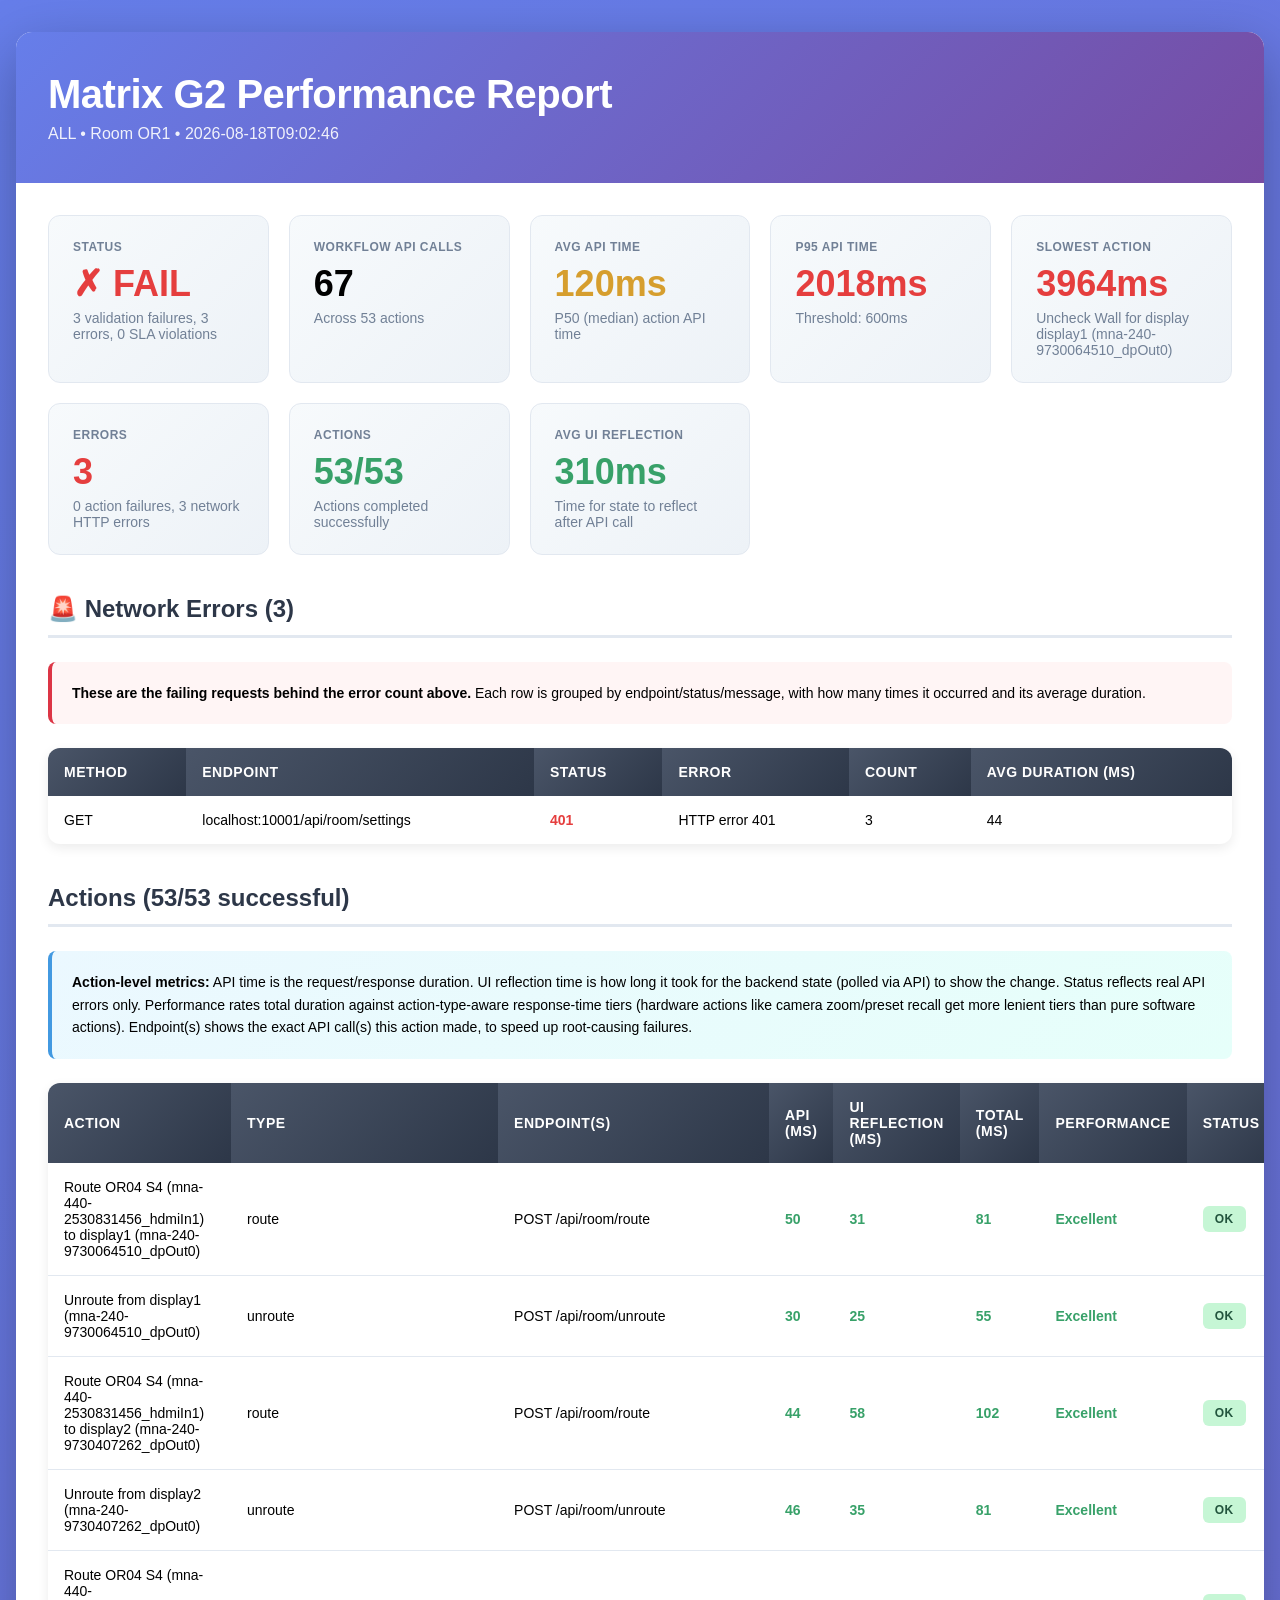
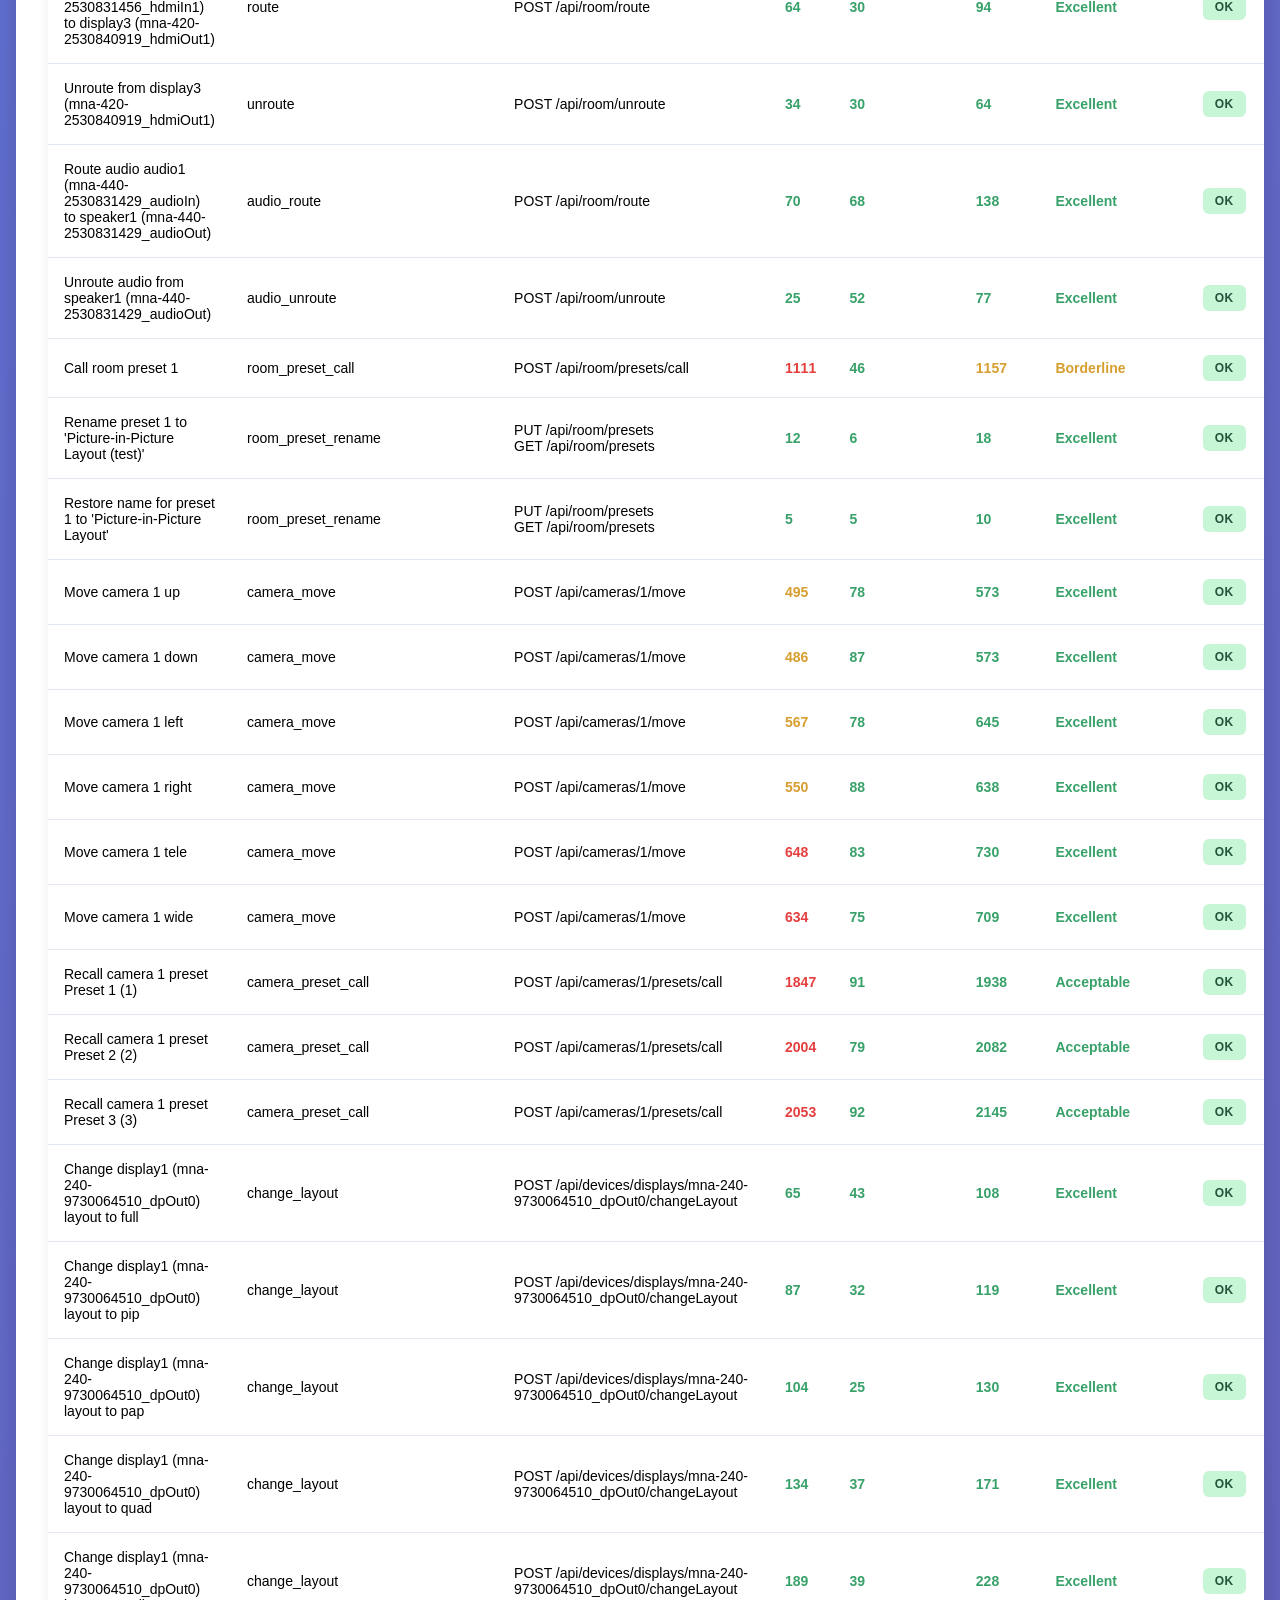
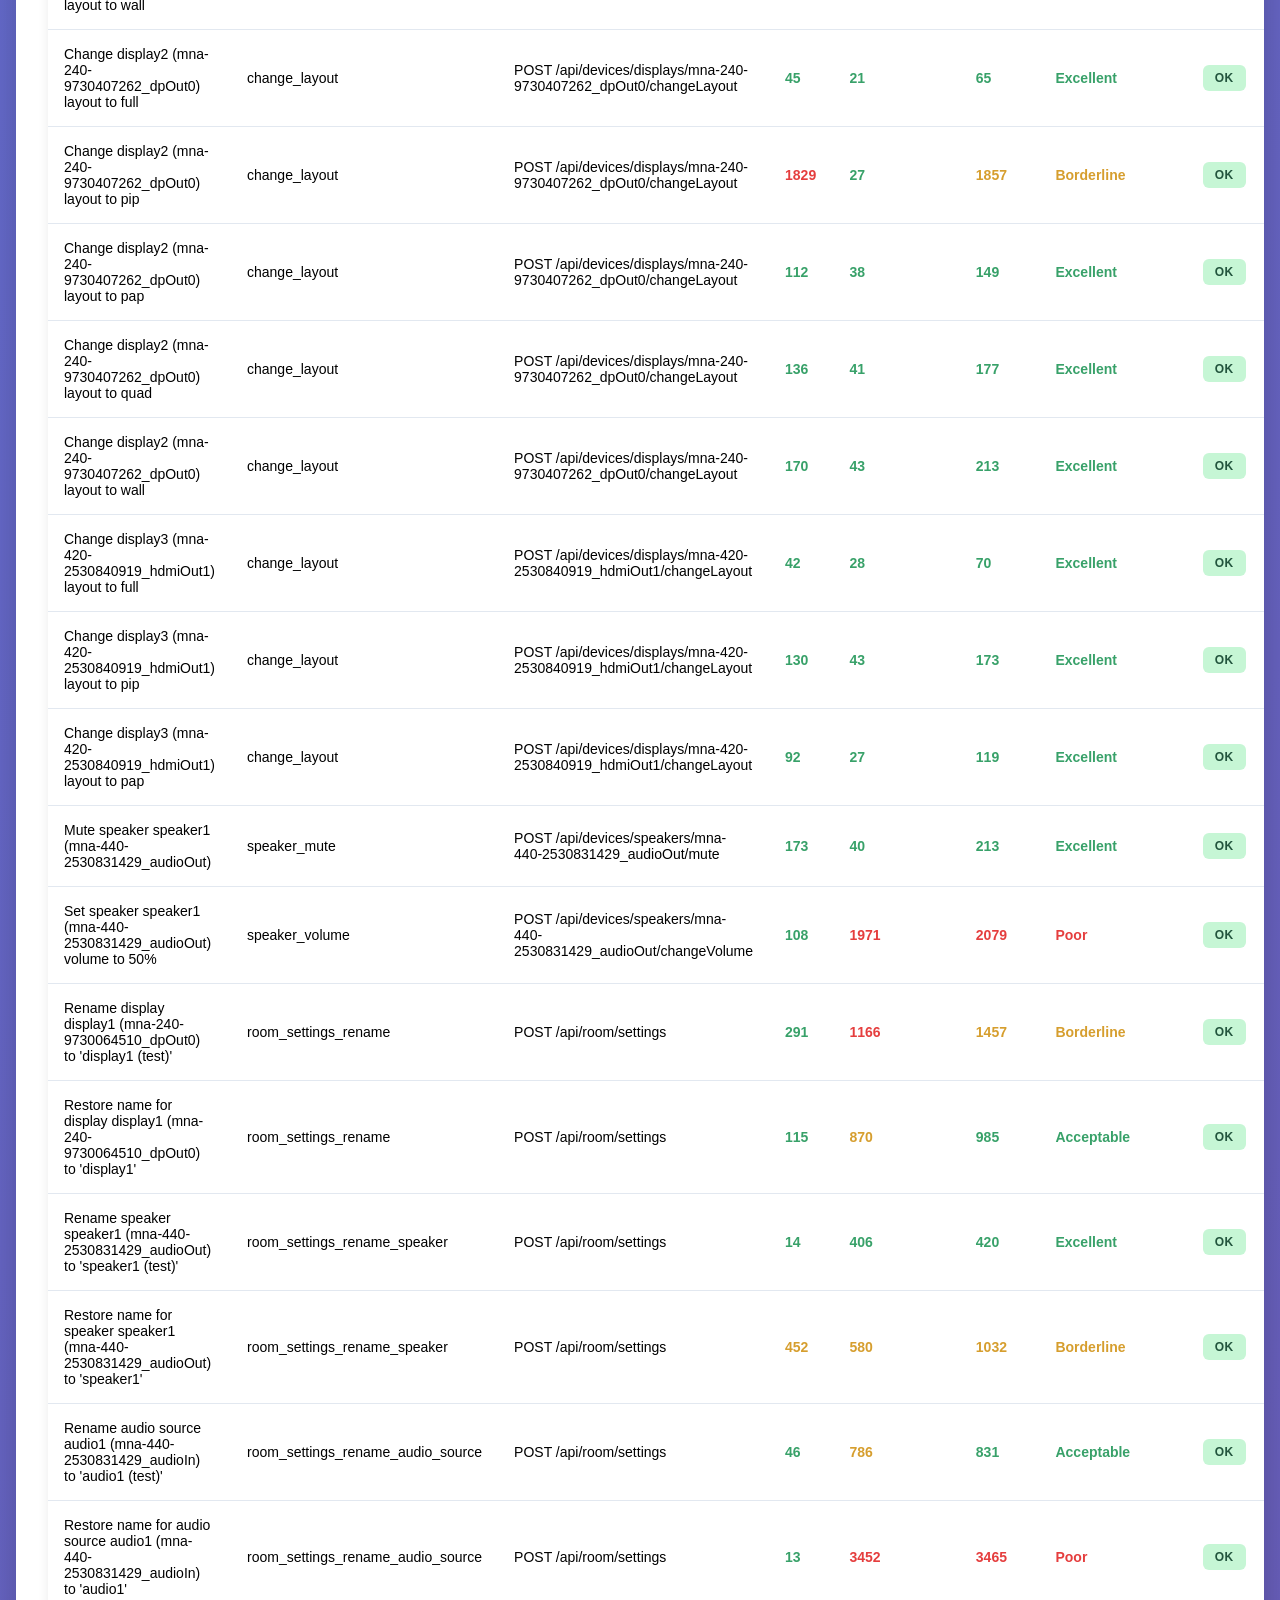
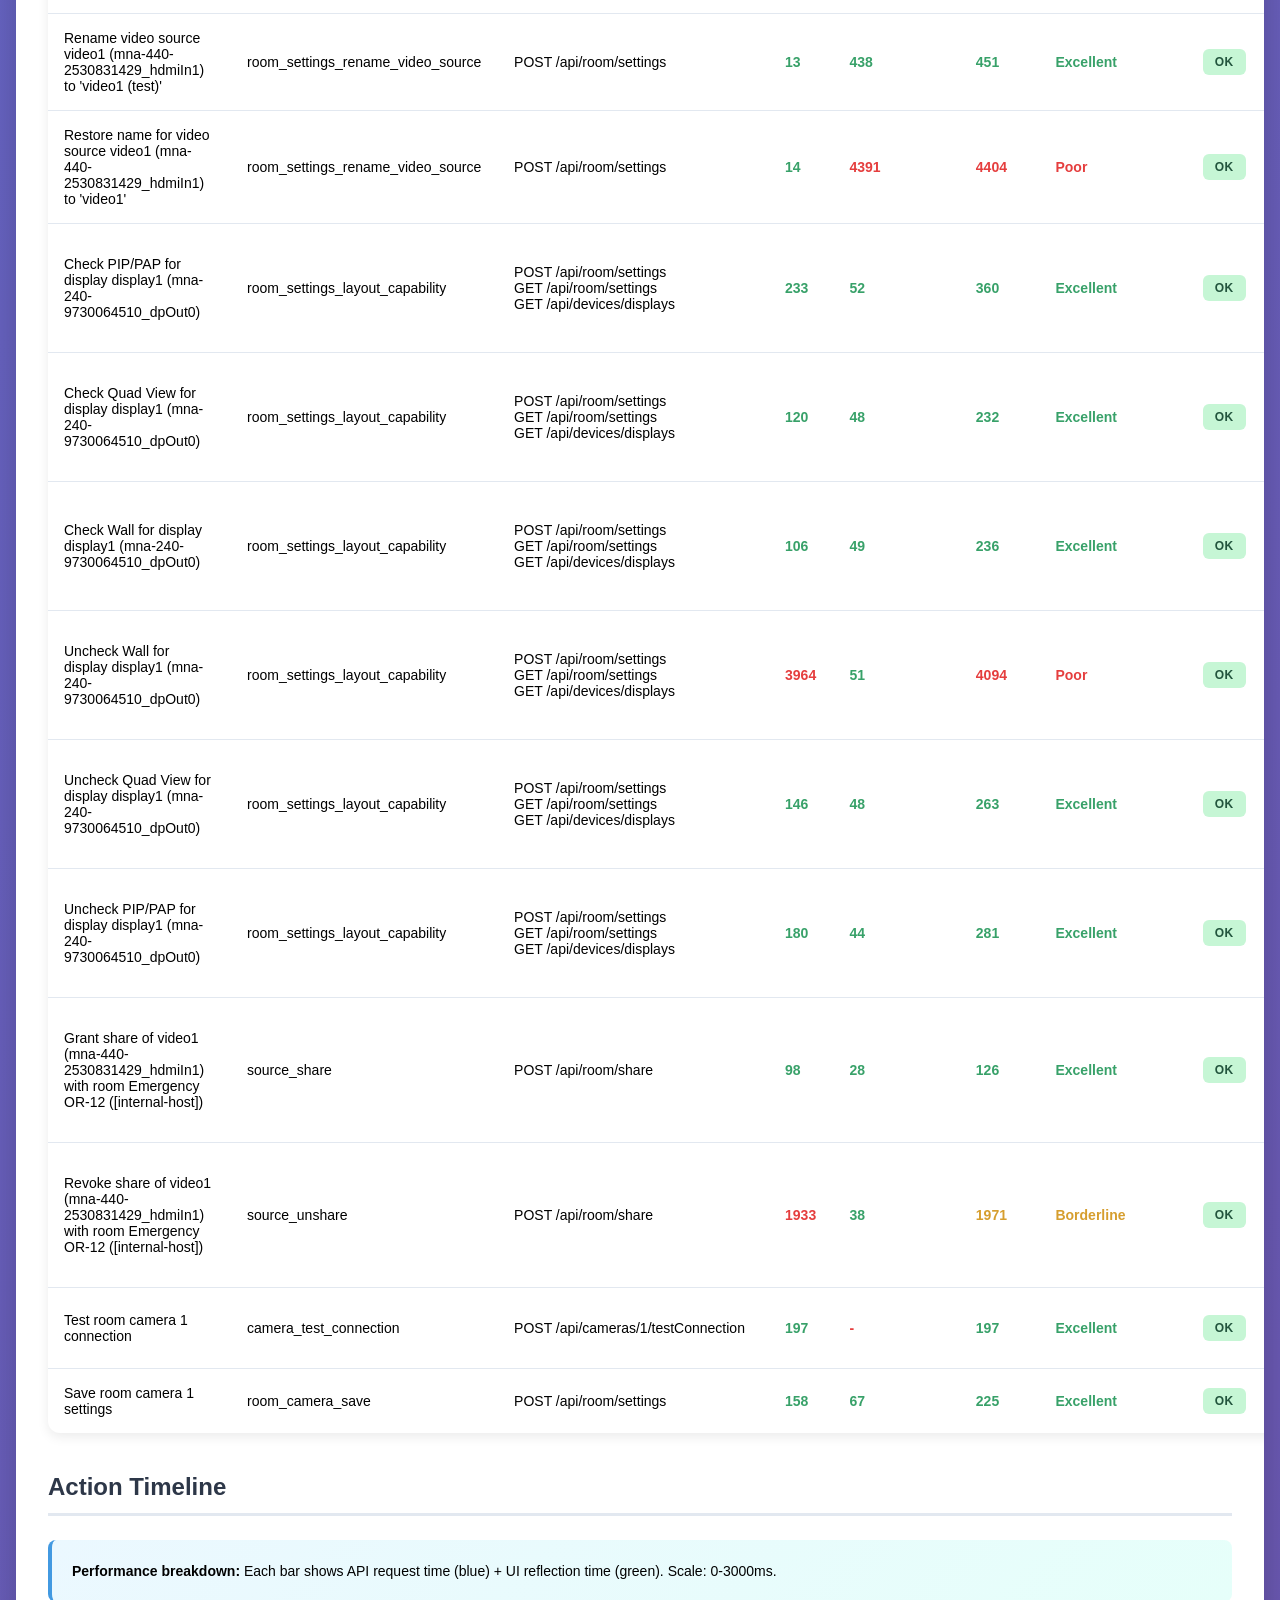
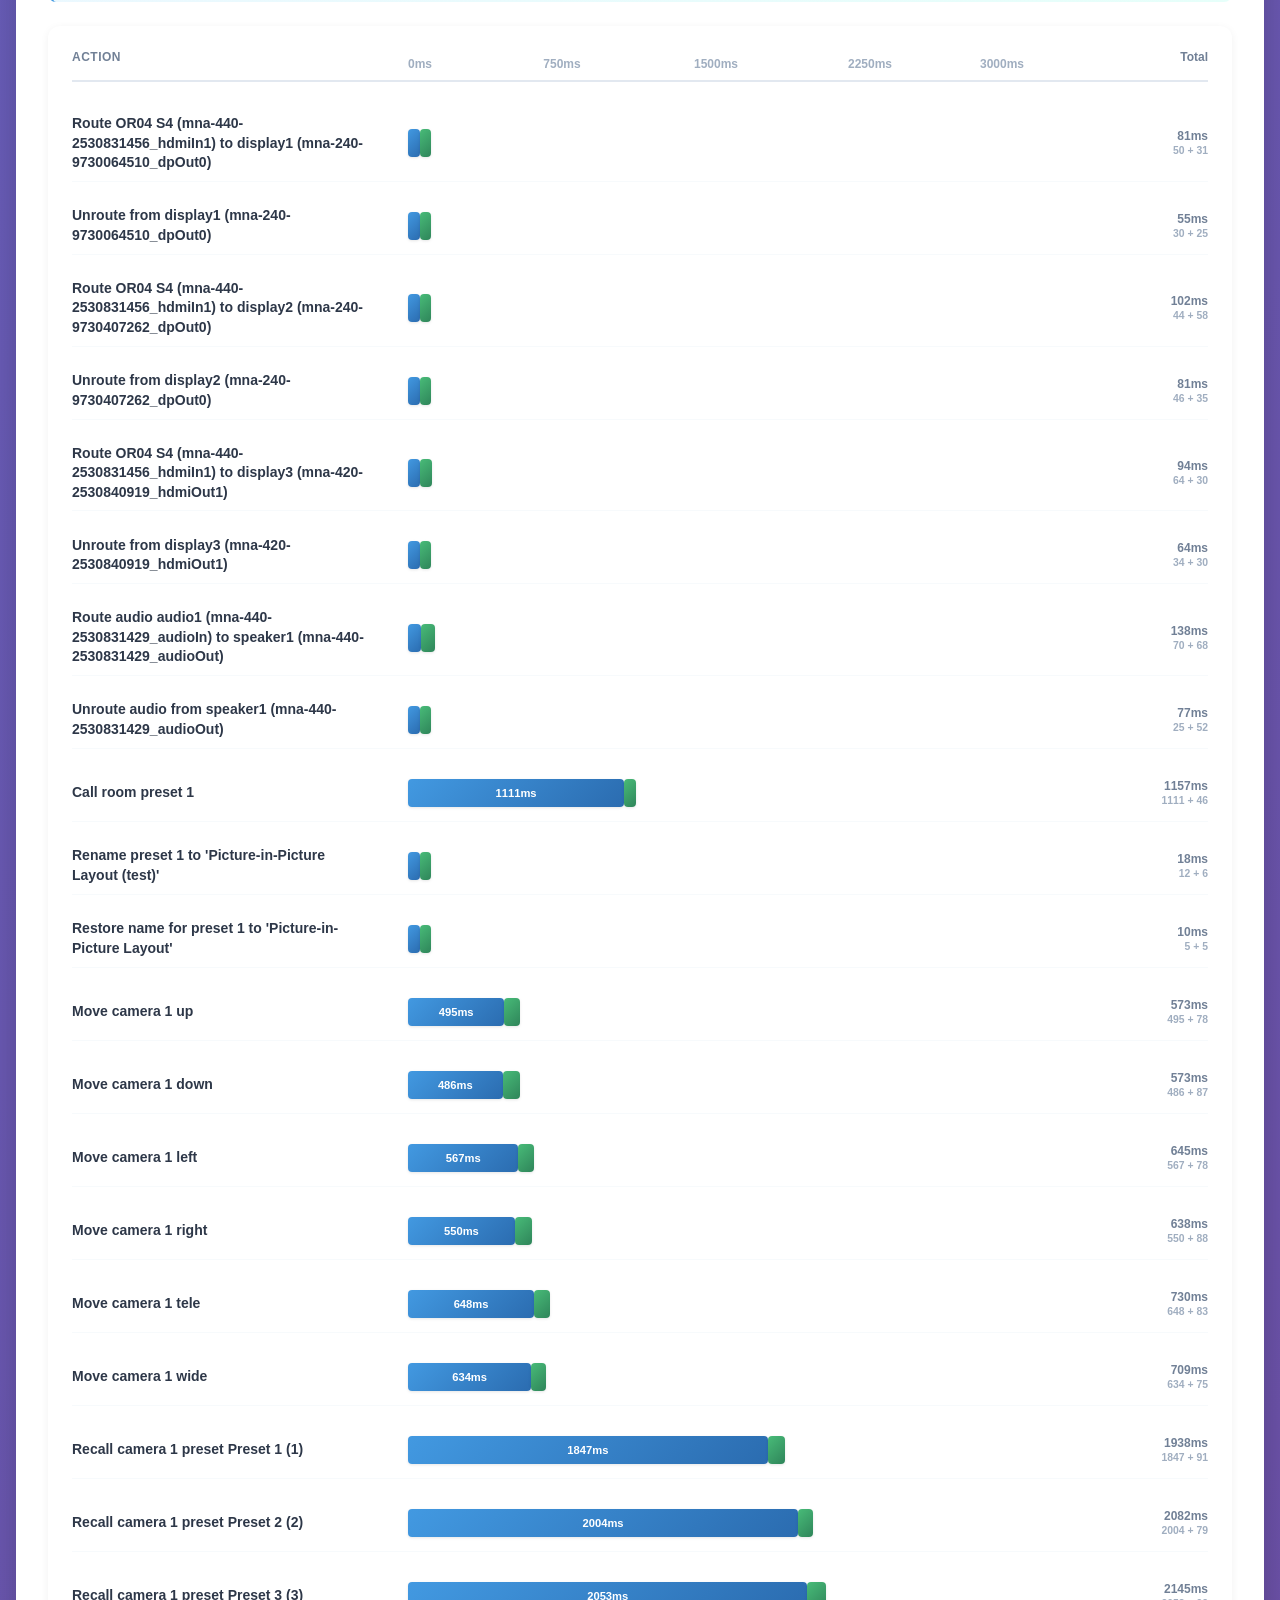
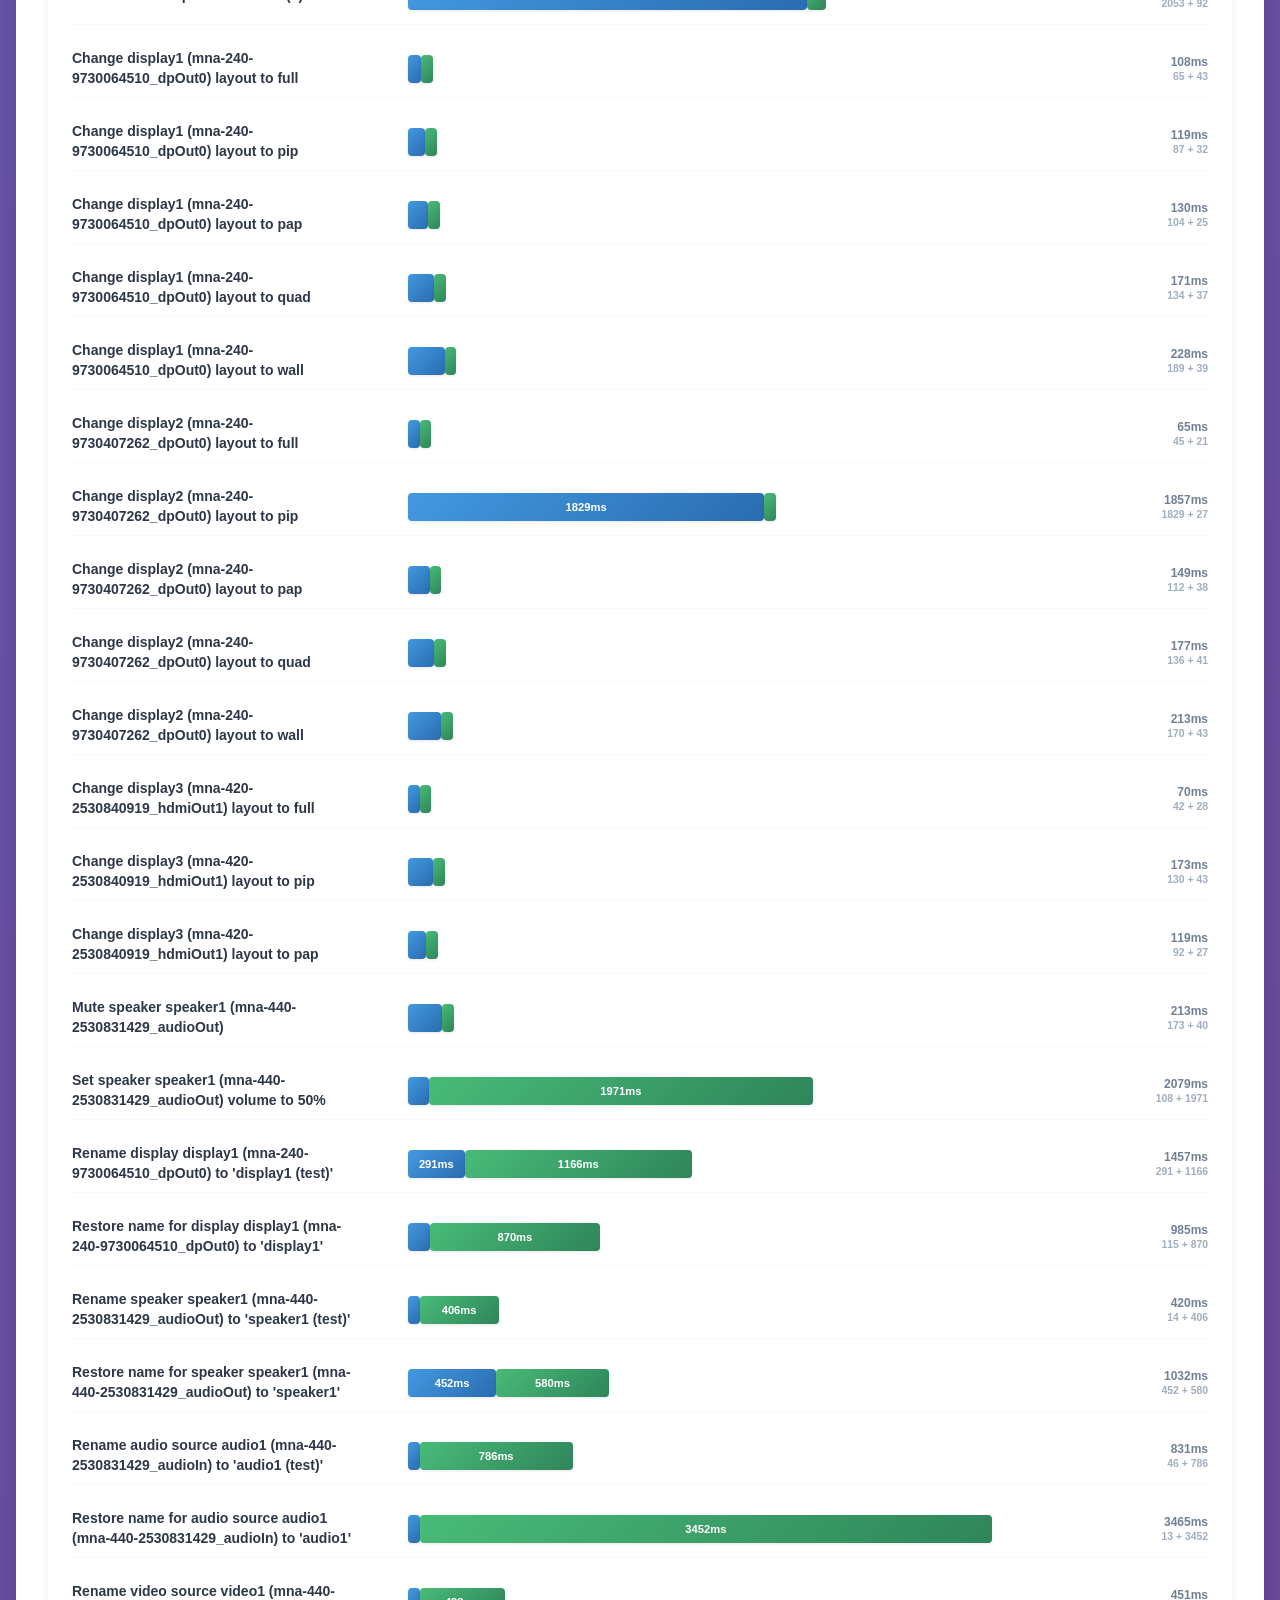
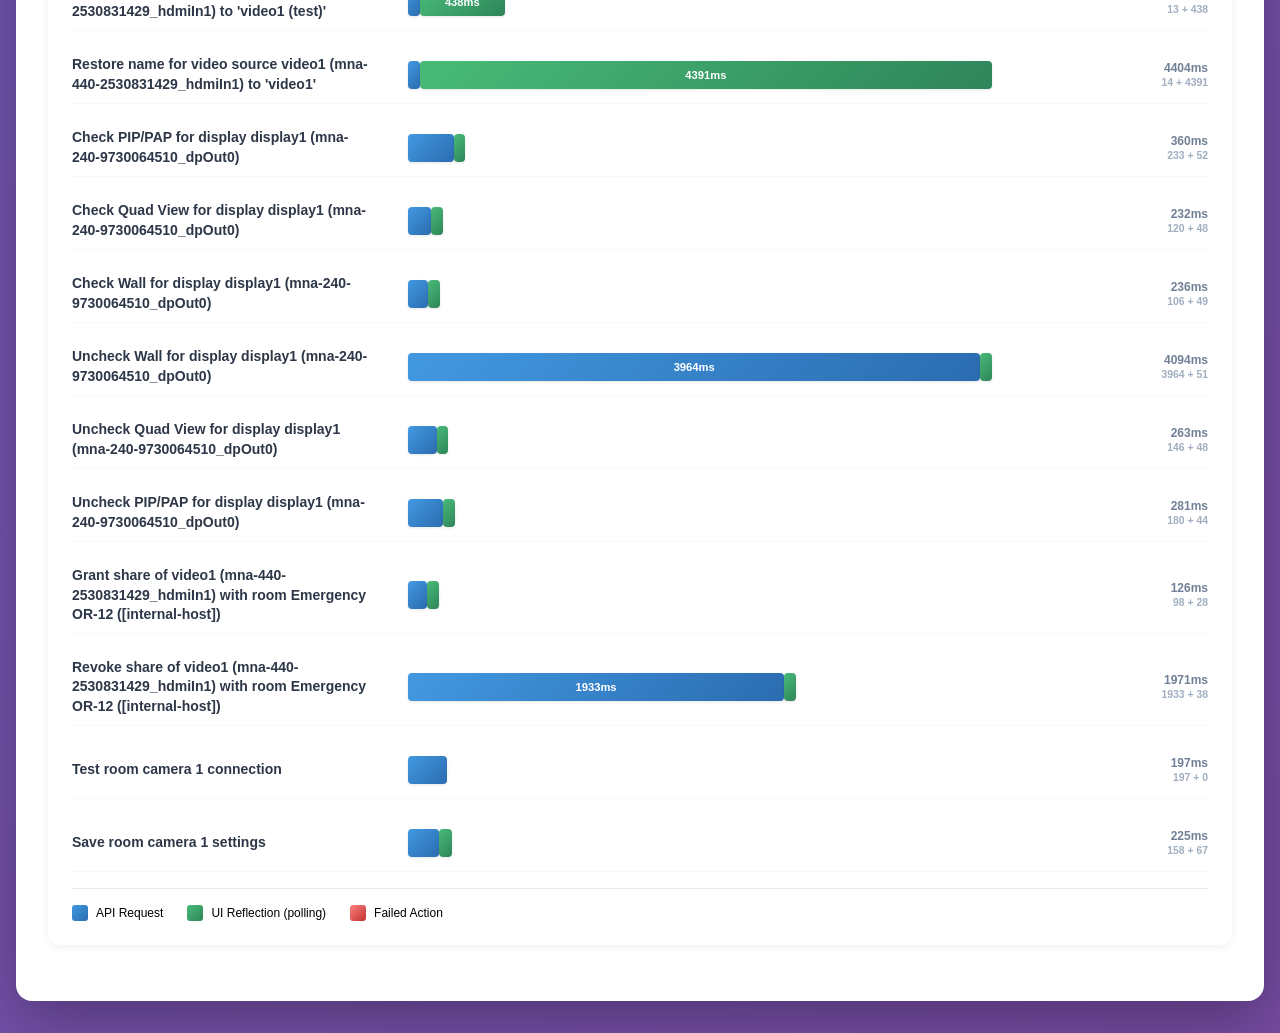
==== reports/all_OR1_2026-08-18_09-01-41/report.html @ 43de2900 "Add ALL - Room OR1 to hub" ====
<!DOCTYPE html>
<html lang="en">
<head>
    <meta charset="UTF-8">
    <meta name="viewport" content="width=device-width, initial-scale=1.0">
    <title>Matrix G2 Performance Report</title>
    <style>
        * { margin: 0; padding: 0; box-sizing: border-box; }
        body { font-family: 'Inter', -apple-system, BlinkMacSystemFont, 'Segoe UI', Arial, sans-serif; background: linear-gradient(135deg, #667eea 0%, #764ba2 100%); min-height: 100vh; padding: 2rem 1rem; }
        .container { max-width: 1400px; margin: 0 auto; background: #ffffff; border-radius: 16px; box-shadow: 0 20px 60px rgba(0,0,0,0.3); overflow: hidden; }
        .header { background: linear-gradient(135deg, #667eea 0%, #764ba2 100%); color: #fff; padding: 2.5rem 2rem; }
        .header h1 { font-size: 2.5rem; font-weight: 700; margin-bottom: 0.5rem; letter-spacing: -0.5px; }
        .header .meta { font-size: 1rem; opacity: 0.9; font-weight: 500; }
        .content { padding: 2rem; }
        h2 { color: #2d3748; font-size: 1.5rem; font-weight: 700; margin: 2.5rem 0 1.5rem 0; padding-bottom: 0.75rem; border-bottom: 3px solid #e2e8f0; }
        .summary-grid { display: grid; grid-template-columns: repeat(auto-fit, minmax(200px, 1fr)); gap: 1.25rem; margin-bottom: 2.5rem; }
        .summary-card { background: linear-gradient(135deg, #f7fafc 0%, #edf2f7 100%); padding: 1.5rem; border-radius: 12px; border: 1px solid #e2e8f0; transition: transform 0.2s, box-shadow 0.2s; }
        .summary-card:hover { transform: translateY(-2px); box-shadow: 0 8px 16px rgba(0,0,0,0.1); }
        .summary-card h3 { font-size: 0.75rem; color: #718096; text-transform: uppercase; letter-spacing: 0.5px; font-weight: 700; margin-bottom: 0.75rem; }
        .summary-card .value { font-size: 2.25rem; font-weight: 800; line-height: 1; margin-bottom: 0.5rem; }
        .summary-card .subtext { font-size: 0.875rem; color: #718096; }
        .status-pass { color: #38a169; }
        .status-fail { color: #e53e3e; }
        .status-warn { color: #d69e2e; }
        table { width: 100%; border-collapse: separate; border-spacing: 0; background: #fff; border-radius: 12px; overflow: hidden; box-shadow: 0 4px 12px rgba(0,0,0,0.08); margin-bottom: 2rem; }
        th { background: linear-gradient(135deg, #4a5568 0%, #2d3748 100%); color: #fff; padding: 1rem; text-align: left; font-size: 0.875rem; font-weight: 700; text-transform: uppercase; letter-spacing: 0.5px; }
        td { padding: 1rem; font-size: 0.875rem; border-bottom: 1px solid #e2e8f0; word-wrap: break-word; overflow-wrap: break-word; max-width: 320px; }
        tr:last-child td { border-bottom: none; }
        tr:hover { background: #f7fafc; }
        .metric-good { color: #38a169; font-weight: 700; }
        .metric-warn { color: #d69e2e; font-weight: 700; }
        .metric-bad { color: #e53e3e; font-weight: 700; }
        .badge { display: inline-block; padding: 0.375rem 0.75rem; border-radius: 6px; font-size: 0.75rem; font-weight: 700; text-transform: uppercase; letter-spacing: 0.5px; }
        .badge-success { background: #c6f6d5; color: #22543d; }
        .badge-danger { background: #fed7d7; color: #742a2a; }
        .section-note { background: linear-gradient(135deg, #ebf8ff 0%, #e6fffa 100%); padding: 1.25rem; border-radius: 8px; margin-bottom: 1.5rem; border-left: 4px solid #4299e1; font-size: 0.875rem; line-height: 1.6; }
        .timeline { margin: 1.5rem 0; background: #fff; padding: 1.5rem; border-radius: 12px; box-shadow: 0 2px 8px rgba(0,0,0,0.06); }
        .timeline-header { display: flex; align-items: center; margin-bottom: 1.5rem; padding-bottom: 1rem; border-bottom: 2px solid #e2e8f0; }
        .timeline-header-label { width: 320px; font-size: 0.75rem; font-weight: 700; color: #718096; text-transform: uppercase; letter-spacing: 0.5px; }
        .timeline-header-scale { flex: 1; display: flex; font-size: 0.75rem; color: #a0aec0; font-weight: 600; padding: 0 1rem; position: relative; }
        .timeline-header-scale span { position: absolute; transform: translateX(-50%); }
        .timeline-header-scale span:nth-child(1) { left: 1rem; transform: translateX(0); }
        .timeline-header-scale span:nth-child(2) { left: calc(1rem + 25%); }
        .timeline-header-scale span:nth-child(3) { left: calc(1rem + 50%); }
        .timeline-header-scale span:nth-child(4) { left: calc(1rem + 75%); }
        .timeline-header-scale span:nth-child(5) { left: calc(1rem + 100%); transform: translateX(-100%); }
        .timeline-row { display: flex; align-items: center; margin-bottom: 1rem; padding: 0.5rem 0; border-bottom: 1px solid #f7fafc; }
        .timeline-row:last-child { border-bottom: none; }
        .timeline-row:hover { background: #f7fafc; margin: 0 -1rem 1rem -1rem; padding: 0.5rem 1rem; border-radius: 6px; }
        .timeline-label { width: 320px; font-size: 0.875rem; font-weight: 600; color: #2d3748; padding-right: 1.5rem; line-height: 1.4; }
        .timeline-track { flex: 1; position: relative; height: 40px; display: flex; align-items: center; padding: 0 1rem; }
        .timeline-bars { position: relative; width: 100%; height: 28px; display: flex; }
        .timeline-bar { height: 28px; display: flex; align-items: center; justify-content: center; font-size: 0.7rem; font-weight: 700; color: #fff; border-radius: 4px; box-shadow: 0 1px 3px rgba(0,0,0,0.1); transition: transform 0.2s, box-shadow 0.2s; }
        .timeline-bar:hover { transform: translateY(-1px); box-shadow: 0 2px 6px rgba(0,0,0,0.15); }
        .timeline-bar-text { white-space: nowrap; overflow: hidden; text-overflow: ellipsis; padding: 0 6px; }
        .timeline-times { min-width: 200px; font-size: 0.75rem; color: #718096; padding-left: 1.5rem; font-weight: 600; text-align: right; }
        .bar-api { background: linear-gradient(135deg, #4299e1 0%, #2b6cb0 100%); }
        .bar-ui { background: linear-gradient(135deg, #48bb78 0%, #2f855a 100%); }
        .bar-api-violation { background: linear-gradient(135deg, #fc8181 0%, #c53030 100%); }
        .timeline-legend { display: flex; gap: 1.5rem; margin-top: 1rem; padding-top: 1rem; border-top: 1px solid #e2e8f0; font-size: 0.75rem; }
        .timeline-legend-item { display: flex; align-items: center; gap: 0.5rem; }
        .timeline-legend-box { width: 16px; height: 16px; border-radius: 3px; }
    </style>
</head>
<body>
    <div class="container">
        <div class="header">
            <h1>Matrix G2 Performance Report</h1>
            <div class="meta">ALL • Room OR1 • 2026-08-18T09:02:46</div>
        </div>
        <div class="content">
    
    <div class="summary-grid">
        <div class="summary-card">
            <h3>Status</h3>
            <div class="value status-fail">
                ✗ FAIL
            </div>
            <div class="subtext">3 validation failures, 3 errors, 0 SLA violations</div>
        </div>
        
        <div class="summary-card">
            <h3>Workflow API Calls</h3>
            <div class="value">67</div>
            <div class="subtext">Across 53 actions</div>
        </div>
        
        <div class="summary-card">
            <h3>Avg API Time</h3>
            <div class="value metric-warn">
                120ms
            </div>
            <div class="subtext">P50 (median) action API time</div>
        </div>
        
        <div class="summary-card">
            <h3>P95 API Time</h3>
            <div class="value metric-bad">
                2018ms
            </div>
            <div class="subtext">Threshold: 600ms</div>
        </div>
        
        <div class="summary-card">
            <h3>Slowest Action</h3>
            <div class="value metric-bad">
                3964ms
            </div>
            <div class="subtext">Uncheck Wall for display display1 (mna-240-9730064510_dpOut0)</div>
        </div>
        
        <div class="summary-card">
            <h3>Errors</h3>
            <div class="value status-fail">
                3
            </div>
            <div class="subtext">0 action failures, 3 network HTTP errors</div>
        </div>
        
        <div class="summary-card">
            <h3>Actions</h3>
            <div class="value status-pass">
                53/53
            </div>
            <div class="subtext">Actions completed successfully</div>
        </div>
        
        <div class="summary-card">
            <h3>Avg UI Reflection</h3>
            <div class="value metric-good">
                310ms
            </div>
            <div class="subtext">Time for state to reflect after API call</div>
        </div>
    </div>

    
    <h2>🚨 Network Errors (3)</h2>
    <div class="section-note" style="border-left-color: #dc3545; background: #fff5f5;">
        <strong>These are the failing requests behind the error count above.</strong> Each row is grouped by
        endpoint/status/message, with how many times it occurred and its average duration.
    </div>
    <table>
        <tr><th>Method</th><th>Endpoint</th><th>Status</th><th>Error</th><th>Count</th><th>Avg Duration (ms)</th></tr>
        <tr><td>GET</td><td>localhost:10001/api/room/settings</td><td class='metric-bad'>401</td><td>HTTP error 401</td><td>3</td><td>44</td></tr>
    </table>
        
    
    <h2>Actions (53/53 successful)</h2>
    <div class="section-note">
        <strong>Action-level metrics:</strong> API time is the request/response duration. UI reflection time is how long it took for the backend state (polled via API) to show the change. Status reflects real API errors only. Performance rates total duration against action-type-aware response-time tiers (hardware actions like camera zoom/preset recall get more lenient tiers than pure software actions). Endpoint(s) shows the exact API call(s) this action made, to speed up root-causing failures.
    </div>
    <table>
        <tr><th>Action</th><th>Type</th><th>Endpoint(s)</th><th>API (ms)</th><th>UI Reflection (ms)</th><th>Total (ms)</th><th>Performance</th><th>Status</th><th>Details</th><th>Error</th></tr>
        <tr><td>Route OR04 S4 (mna-440-2530831456_hdmiIn1) to display1 (mna-240-9730064510_dpOut0)</td><td>route</td><td>POST /api/room/route</td><td class='metric-good'>50</td><td class='metric-good'>31</td><td class='metric-good'>81</td><td class='metric-good'>Excellent</td><td><span class='badge badge-success'>OK</span></td><td>source_id: mna-440-2530831456_hdmiIn1<br>display_id: mna-240-9730064510_dpOut0<br>slot: 1</td><td></td></tr><tr><td>Unroute from display1 (mna-240-9730064510_dpOut0)</td><td>unroute</td><td>POST /api/room/unroute</td><td class='metric-good'>30</td><td class='metric-good'>25</td><td class='metric-good'>55</td><td class='metric-good'>Excellent</td><td><span class='badge badge-success'>OK</span></td><td>display_id: mna-240-9730064510_dpOut0<br>slot: 1</td><td></td></tr><tr><td>Route OR04 S4 (mna-440-2530831456_hdmiIn1) to display2 (mna-240-9730407262_dpOut0)</td><td>route</td><td>POST /api/room/route</td><td class='metric-good'>44</td><td class='metric-good'>58</td><td class='metric-good'>102</td><td class='metric-good'>Excellent</td><td><span class='badge badge-success'>OK</span></td><td>source_id: mna-440-2530831456_hdmiIn1<br>display_id: mna-240-9730407262_dpOut0<br>slot: 1</td><td></td></tr><tr><td>Unroute from display2 (mna-240-9730407262_dpOut0)</td><td>unroute</td><td>POST /api/room/unroute</td><td class='metric-good'>46</td><td class='metric-good'>35</td><td class='metric-good'>81</td><td class='metric-good'>Excellent</td><td><span class='badge badge-success'>OK</span></td><td>display_id: mna-240-9730407262_dpOut0<br>slot: 1</td><td></td></tr><tr><td>Route OR04 S4 (mna-440-2530831456_hdmiIn1) to display3 (mna-420-2530840919_hdmiOut1)</td><td>route</td><td>POST /api/room/route</td><td class='metric-good'>64</td><td class='metric-good'>30</td><td class='metric-good'>94</td><td class='metric-good'>Excellent</td><td><span class='badge badge-success'>OK</span></td><td>source_id: mna-440-2530831456_hdmiIn1<br>display_id: mna-420-2530840919_hdmiOut1<br>slot: 1</td><td></td></tr><tr><td>Unroute from display3 (mna-420-2530840919_hdmiOut1)</td><td>unroute</td><td>POST /api/room/unroute</td><td class='metric-good'>34</td><td class='metric-good'>30</td><td class='metric-good'>64</td><td class='metric-good'>Excellent</td><td><span class='badge badge-success'>OK</span></td><td>display_id: mna-420-2530840919_hdmiOut1<br>slot: 1</td><td></td></tr><tr><td>Route audio audio1 (mna-440-2530831429_audioIn) to speaker1 (mna-440-2530831429_audioOut)</td><td>audio_route</td><td>POST /api/room/route</td><td class='metric-good'>70</td><td class='metric-good'>68</td><td class='metric-good'>138</td><td class='metric-good'>Excellent</td><td><span class='badge badge-success'>OK</span></td><td>source_id: mna-440-2530831429_audioIn<br>speaker_id: mna-440-2530831429_audioOut<br>slot: 1</td><td></td></tr><tr><td>Unroute audio from speaker1 (mna-440-2530831429_audioOut)</td><td>audio_unroute</td><td>POST /api/room/unroute</td><td class='metric-good'>25</td><td class='metric-good'>52</td><td class='metric-good'>77</td><td class='metric-good'>Excellent</td><td><span class='badge badge-success'>OK</span></td><td>speaker_id: mna-440-2530831429_audioOut<br>slot: 1</td><td></td></tr><tr><td>Call room preset 1</td><td>room_preset_call</td><td>POST /api/room/presets/call</td><td class='metric-bad'>1111</td><td class='metric-good'>46</td><td class='metric-warn'>1157</td><td class='metric-warn'>Borderline</td><td><span class='badge badge-success'>OK</span></td><td>preset_index: 1</td><td></td></tr><tr><td>Rename preset 1 to 'Picture-in-Picture Layout (test)'</td><td>room_preset_rename</td><td>PUT /api/room/presets<br>GET /api/room/presets</td><td class='metric-good'>12</td><td class='metric-good'>6</td><td class='metric-good'>18</td><td class='metric-good'>Excellent</td><td><span class='badge badge-success'>OK</span></td><td>preset_index: 1<br>target_name: Picture-in-Picture Layout (test)</td><td></td></tr><tr><td>Restore name for preset 1 to 'Picture-in-Picture Layout'</td><td>room_preset_rename</td><td>PUT /api/room/presets<br>GET /api/room/presets</td><td class='metric-good'>5</td><td class='metric-good'>5</td><td class='metric-good'>10</td><td class='metric-good'>Excellent</td><td><span class='badge badge-success'>OK</span></td><td>preset_index: 1<br>target_name: Picture-in-Picture Layout</td><td></td></tr><tr><td>Move camera 1 up</td><td>camera_move</td><td>POST /api/cameras/1/move</td><td class='metric-warn'>495</td><td class='metric-good'>78</td><td class='metric-good'>573</td><td class='metric-good'>Excellent</td><td><span class='badge badge-success'>OK</span></td><td>camera_id: 1<br>direction: up</td><td></td></tr><tr><td>Move camera 1 down</td><td>camera_move</td><td>POST /api/cameras/1/move</td><td class='metric-warn'>486</td><td class='metric-good'>87</td><td class='metric-good'>573</td><td class='metric-good'>Excellent</td><td><span class='badge badge-success'>OK</span></td><td>camera_id: 1<br>direction: down</td><td></td></tr><tr><td>Move camera 1 left</td><td>camera_move</td><td>POST /api/cameras/1/move</td><td class='metric-warn'>567</td><td class='metric-good'>78</td><td class='metric-good'>645</td><td class='metric-good'>Excellent</td><td><span class='badge badge-success'>OK</span></td><td>camera_id: 1<br>direction: left</td><td></td></tr><tr><td>Move camera 1 right</td><td>camera_move</td><td>POST /api/cameras/1/move</td><td class='metric-warn'>550</td><td class='metric-good'>88</td><td class='metric-good'>638</td><td class='metric-good'>Excellent</td><td><span class='badge badge-success'>OK</span></td><td>camera_id: 1<br>direction: right</td><td></td></tr><tr><td>Move camera 1 tele</td><td>camera_move</td><td>POST /api/cameras/1/move</td><td class='metric-bad'>648</td><td class='metric-good'>83</td><td class='metric-good'>730</td><td class='metric-good'>Excellent</td><td><span class='badge badge-success'>OK</span></td><td>camera_id: 1<br>direction: tele</td><td></td></tr><tr><td>Move camera 1 wide</td><td>camera_move</td><td>POST /api/cameras/1/move</td><td class='metric-bad'>634</td><td class='metric-good'>75</td><td class='metric-good'>709</td><td class='metric-good'>Excellent</td><td><span class='badge badge-success'>OK</span></td><td>camera_id: 1<br>direction: wide</td><td></td></tr><tr><td>Recall camera 1 preset Preset 1 (1)</td><td>camera_preset_call</td><td>POST /api/cameras/1/presets/call</td><td class='metric-bad'>1847</td><td class='metric-good'>91</td><td class='metric-good'>1938</td><td class='metric-good'>Acceptable</td><td><span class='badge badge-success'>OK</span></td><td>camera_id: 1<br>preset_id: 1</td><td></td></tr><tr><td>Recall camera 1 preset Preset 2 (2)</td><td>camera_preset_call</td><td>POST /api/cameras/1/presets/call</td><td class='metric-bad'>2004</td><td class='metric-good'>79</td><td class='metric-good'>2082</td><td class='metric-good'>Acceptable</td><td><span class='badge badge-success'>OK</span></td><td>camera_id: 1<br>preset_id: 2</td><td></td></tr><tr><td>Recall camera 1 preset Preset 3 (3)</td><td>camera_preset_call</td><td>POST /api/cameras/1/presets/call</td><td class='metric-bad'>2053</td><td class='metric-good'>92</td><td class='metric-good'>2145</td><td class='metric-good'>Acceptable</td><td><span class='badge badge-success'>OK</span></td><td>camera_id: 1<br>preset_id: 3</td><td></td></tr><tr><td>Change display1 (mna-240-9730064510_dpOut0) layout to full</td><td>change_layout</td><td>POST /api/devices/displays/mna-240-9730064510_dpOut0/changeLayout</td><td class='metric-good'>65</td><td class='metric-good'>43</td><td class='metric-good'>108</td><td class='metric-good'>Excellent</td><td><span class='badge badge-success'>OK</span></td><td>display_id: mna-240-9730064510_dpOut0<br>target_layout: full</td><td></td></tr><tr><td>Change display1 (mna-240-9730064510_dpOut0) layout to pip</td><td>change_layout</td><td>POST /api/devices/displays/mna-240-9730064510_dpOut0/changeLayout</td><td class='metric-good'>87</td><td class='metric-good'>32</td><td class='metric-good'>119</td><td class='metric-good'>Excellent</td><td><span class='badge badge-success'>OK</span></td><td>display_id: mna-240-9730064510_dpOut0<br>target_layout: pip</td><td></td></tr><tr><td>Change display1 (mna-240-9730064510_dpOut0) layout to pap</td><td>change_layout</td><td>POST /api/devices/displays/mna-240-9730064510_dpOut0/changeLayout</td><td class='metric-good'>104</td><td class='metric-good'>25</td><td class='metric-good'>130</td><td class='metric-good'>Excellent</td><td><span class='badge badge-success'>OK</span></td><td>display_id: mna-240-9730064510_dpOut0<br>target_layout: pap</td><td></td></tr><tr><td>Change display1 (mna-240-9730064510_dpOut0) layout to quad</td><td>change_layout</td><td>POST /api/devices/displays/mna-240-9730064510_dpOut0/changeLayout</td><td class='metric-good'>134</td><td class='metric-good'>37</td><td class='metric-good'>171</td><td class='metric-good'>Excellent</td><td><span class='badge badge-success'>OK</span></td><td>display_id: mna-240-9730064510_dpOut0<br>target_layout: quad</td><td></td></tr><tr><td>Change display1 (mna-240-9730064510_dpOut0) layout to wall</td><td>change_layout</td><td>POST /api/devices/displays/mna-240-9730064510_dpOut0/changeLayout</td><td class='metric-good'>189</td><td class='metric-good'>39</td><td class='metric-good'>228</td><td class='metric-good'>Excellent</td><td><span class='badge badge-success'>OK</span></td><td>display_id: mna-240-9730064510_dpOut0<br>target_layout: wall</td><td></td></tr><tr><td>Change display2 (mna-240-9730407262_dpOut0) layout to full</td><td>change_layout</td><td>POST /api/devices/displays/mna-240-9730407262_dpOut0/changeLayout</td><td class='metric-good'>45</td><td class='metric-good'>21</td><td class='metric-good'>65</td><td class='metric-good'>Excellent</td><td><span class='badge badge-success'>OK</span></td><td>display_id: mna-240-9730407262_dpOut0<br>target_layout: full</td><td></td></tr><tr><td>Change display2 (mna-240-9730407262_dpOut0) layout to pip</td><td>change_layout</td><td>POST /api/devices/displays/mna-240-9730407262_dpOut0/changeLayout</td><td class='metric-bad'>1829</td><td class='metric-good'>27</td><td class='metric-warn'>1857</td><td class='metric-warn'>Borderline</td><td><span class='badge badge-success'>OK</span></td><td>display_id: mna-240-9730407262_dpOut0<br>target_layout: pip</td><td></td></tr><tr><td>Change display2 (mna-240-9730407262_dpOut0) layout to pap</td><td>change_layout</td><td>POST /api/devices/displays/mna-240-9730407262_dpOut0/changeLayout</td><td class='metric-good'>112</td><td class='metric-good'>38</td><td class='metric-good'>149</td><td class='metric-good'>Excellent</td><td><span class='badge badge-success'>OK</span></td><td>display_id: mna-240-9730407262_dpOut0<br>target_layout: pap</td><td></td></tr><tr><td>Change display2 (mna-240-9730407262_dpOut0) layout to quad</td><td>change_layout</td><td>POST /api/devices/displays/mna-240-9730407262_dpOut0/changeLayout</td><td class='metric-good'>136</td><td class='metric-good'>41</td><td class='metric-good'>177</td><td class='metric-good'>Excellent</td><td><span class='badge badge-success'>OK</span></td><td>display_id: mna-240-9730407262_dpOut0<br>target_layout: quad</td><td></td></tr><tr><td>Change display2 (mna-240-9730407262_dpOut0) layout to wall</td><td>change_layout</td><td>POST /api/devices/displays/mna-240-9730407262_dpOut0/changeLayout</td><td class='metric-good'>170</td><td class='metric-good'>43</td><td class='metric-good'>213</td><td class='metric-good'>Excellent</td><td><span class='badge badge-success'>OK</span></td><td>display_id: mna-240-9730407262_dpOut0<br>target_layout: wall</td><td></td></tr><tr><td>Change display3 (mna-420-2530840919_hdmiOut1) layout to full</td><td>change_layout</td><td>POST /api/devices/displays/mna-420-2530840919_hdmiOut1/changeLayout</td><td class='metric-good'>42</td><td class='metric-good'>28</td><td class='metric-good'>70</td><td class='metric-good'>Excellent</td><td><span class='badge badge-success'>OK</span></td><td>display_id: mna-420-2530840919_hdmiOut1<br>target_layout: full</td><td></td></tr><tr><td>Change display3 (mna-420-2530840919_hdmiOut1) layout to pip</td><td>change_layout</td><td>POST /api/devices/displays/mna-420-2530840919_hdmiOut1/changeLayout</td><td class='metric-good'>130</td><td class='metric-good'>43</td><td class='metric-good'>173</td><td class='metric-good'>Excellent</td><td><span class='badge badge-success'>OK</span></td><td>display_id: mna-420-2530840919_hdmiOut1<br>target_layout: pip</td><td></td></tr><tr><td>Change display3 (mna-420-2530840919_hdmiOut1) layout to pap</td><td>change_layout</td><td>POST /api/devices/displays/mna-420-2530840919_hdmiOut1/changeLayout</td><td class='metric-good'>92</td><td class='metric-good'>27</td><td class='metric-good'>119</td><td class='metric-good'>Excellent</td><td><span class='badge badge-success'>OK</span></td><td>display_id: mna-420-2530840919_hdmiOut1<br>target_layout: pap</td><td></td></tr><tr><td>Mute speaker speaker1 (mna-440-2530831429_audioOut)</td><td>speaker_mute</td><td>POST /api/devices/speakers/mna-440-2530831429_audioOut/mute</td><td class='metric-good'>173</td><td class='metric-good'>40</td><td class='metric-good'>213</td><td class='metric-good'>Excellent</td><td><span class='badge badge-success'>OK</span></td><td>speaker_id: mna-440-2530831429_audioOut<br>target_mute: True</td><td></td></tr><tr><td>Set speaker speaker1 (mna-440-2530831429_audioOut) volume to 50%</td><td>speaker_volume</td><td>POST /api/devices/speakers/mna-440-2530831429_audioOut/changeVolume</td><td class='metric-good'>108</td><td class='metric-bad'>1971</td><td class='metric-bad'>2079</td><td class='metric-bad'>Poor</td><td><span class='badge badge-success'>OK</span></td><td>speaker_id: mna-440-2530831429_audioOut<br>target_volume: 50</td><td></td></tr><tr><td>Rename display display1 (mna-240-9730064510_dpOut0) to 'display1 (test)'</td><td>room_settings_rename</td><td>POST /api/room/settings</td><td class='metric-good'>291</td><td class='metric-bad'>1166</td><td class='metric-warn'>1457</td><td class='metric-warn'>Borderline</td><td><span class='badge badge-success'>OK</span></td><td>display_id: mna-240-9730064510_dpOut0<br>target_name: display1 (test)</td><td></td></tr><tr><td>Restore name for display display1 (mna-240-9730064510_dpOut0) to 'display1'</td><td>room_settings_rename</td><td>POST /api/room/settings</td><td class='metric-good'>115</td><td class='metric-warn'>870</td><td class='metric-good'>985</td><td class='metric-good'>Acceptable</td><td><span class='badge badge-success'>OK</span></td><td>display_id: mna-240-9730064510_dpOut0<br>target_name: display1</td><td></td></tr><tr><td>Rename speaker speaker1 (mna-440-2530831429_audioOut) to 'speaker1 (test)'</td><td>room_settings_rename_speaker</td><td>POST /api/room/settings</td><td class='metric-good'>14</td><td class='metric-good'>406</td><td class='metric-good'>420</td><td class='metric-good'>Excellent</td><td><span class='badge badge-success'>OK</span></td><td>target_name: speaker1 (test)<br>entity_id: mna-440-2530831429_audioOut</td><td></td></tr><tr><td>Restore name for speaker speaker1 (mna-440-2530831429_audioOut) to 'speaker1'</td><td>room_settings_rename_speaker</td><td>POST /api/room/settings</td><td class='metric-warn'>452</td><td class='metric-warn'>580</td><td class='metric-warn'>1032</td><td class='metric-warn'>Borderline</td><td><span class='badge badge-success'>OK</span></td><td>target_name: speaker1<br>entity_id: mna-440-2530831429_audioOut</td><td></td></tr><tr><td>Rename audio source audio1 (mna-440-2530831429_audioIn) to 'audio1 (test)'</td><td>room_settings_rename_audio_source</td><td>POST /api/room/settings</td><td class='metric-good'>46</td><td class='metric-warn'>786</td><td class='metric-good'>831</td><td class='metric-good'>Acceptable</td><td><span class='badge badge-success'>OK</span></td><td>target_name: audio1 (test)<br>entity_id: mna-440-2530831429_audioIn</td><td></td></tr><tr><td>Restore name for audio source audio1 (mna-440-2530831429_audioIn) to 'audio1'</td><td>room_settings_rename_audio_source</td><td>POST /api/room/settings</td><td class='metric-good'>13</td><td class='metric-bad'>3452</td><td class='metric-bad'>3465</td><td class='metric-bad'>Poor</td><td><span class='badge badge-success'>OK</span></td><td>target_name: audio1<br>entity_id: mna-440-2530831429_audioIn</td><td></td></tr><tr><td>Rename video source video1 (mna-440-2530831429_hdmiIn1) to 'video1 (test)'</td><td>room_settings_rename_video_source</td><td>POST /api/room/settings</td><td class='metric-good'>13</td><td class='metric-good'>438</td><td class='metric-good'>451</td><td class='metric-good'>Excellent</td><td><span class='badge badge-success'>OK</span></td><td>target_name: video1 (test)<br>entity_id: mna-440-2530831429_hdmiIn1</td><td></td></tr><tr><td>Restore name for video source video1 (mna-440-2530831429_hdmiIn1) to 'video1'</td><td>room_settings_rename_video_source</td><td>POST /api/room/settings</td><td class='metric-good'>14</td><td class='metric-bad'>4391</td><td class='metric-bad'>4404</td><td class='metric-bad'>Poor</td><td><span class='badge badge-success'>OK</span></td><td>target_name: video1<br>entity_id: mna-440-2530831429_hdmiIn1</td><td></td></tr><tr><td>Check PIP/PAP for display display1 (mna-240-9730064510_dpOut0)</td><td>room_settings_layout_capability</td><td>POST /api/room/settings<br>GET /api/room/settings<br>GET /api/devices/displays</td><td class='metric-good'>233</td><td class='metric-good'>52</td><td class='metric-good'>360</td><td class='metric-good'>Excellent</td><td><span class='badge badge-success'>OK</span></td><td>display_id: mna-240-9730064510_dpOut0<br>field: pip_pap<br>target_flags: {'pip_pap': True, 'quad': False, 'wall': False}</td><td></td></tr><tr><td>Check Quad View for display display1 (mna-240-9730064510_dpOut0)</td><td>room_settings_layout_capability</td><td>POST /api/room/settings<br>GET /api/room/settings<br>GET /api/devices/displays</td><td class='metric-good'>120</td><td class='metric-good'>48</td><td class='metric-good'>232</td><td class='metric-good'>Excellent</td><td><span class='badge badge-success'>OK</span></td><td>display_id: mna-240-9730064510_dpOut0<br>field: quad<br>target_flags: {'pip_pap': True, 'quad': True, 'wall': False}</td><td></td></tr><tr><td>Check Wall for display display1 (mna-240-9730064510_dpOut0)</td><td>room_settings_layout_capability</td><td>POST /api/room/settings<br>GET /api/room/settings<br>GET /api/devices/displays</td><td class='metric-good'>106</td><td class='metric-good'>49</td><td class='metric-good'>236</td><td class='metric-good'>Excellent</td><td><span class='badge badge-success'>OK</span></td><td>display_id: mna-240-9730064510_dpOut0<br>field: wall<br>target_flags: {'pip_pap': True, 'quad': True, 'wall': True}</td><td></td></tr><tr><td>Uncheck Wall for display display1 (mna-240-9730064510_dpOut0)</td><td>room_settings_layout_capability</td><td>POST /api/room/settings<br>GET /api/room/settings<br>GET /api/devices/displays</td><td class='metric-bad'>3964</td><td class='metric-good'>51</td><td class='metric-bad'>4094</td><td class='metric-bad'>Poor</td><td><span class='badge badge-success'>OK</span></td><td>display_id: mna-240-9730064510_dpOut0<br>field: wall<br>target_flags: {'pip_pap': True, 'quad': True, 'wall': False}</td><td></td></tr><tr><td>Uncheck Quad View for display display1 (mna-240-9730064510_dpOut0)</td><td>room_settings_layout_capability</td><td>POST /api/room/settings<br>GET /api/room/settings<br>GET /api/devices/displays</td><td class='metric-good'>146</td><td class='metric-good'>48</td><td class='metric-good'>263</td><td class='metric-good'>Excellent</td><td><span class='badge badge-success'>OK</span></td><td>display_id: mna-240-9730064510_dpOut0<br>field: quad<br>target_flags: {'pip_pap': True, 'quad': False, 'wall': False}</td><td></td></tr><tr><td>Uncheck PIP/PAP for display display1 (mna-240-9730064510_dpOut0)</td><td>room_settings_layout_capability</td><td>POST /api/room/settings<br>GET /api/room/settings<br>GET /api/devices/displays</td><td class='metric-good'>180</td><td class='metric-good'>44</td><td class='metric-good'>281</td><td class='metric-good'>Excellent</td><td><span class='badge badge-success'>OK</span></td><td>display_id: mna-240-9730064510_dpOut0<br>field: pip_pap<br>target_flags: {'pip_pap': False, 'quad': False, 'wall': False}</td><td></td></tr><tr><td>Grant share of video1 (mna-440-2530831429_hdmiIn1) with room Emergency OR-12 ([internal-host])</td><td>source_share</td><td>POST /api/room/share</td><td class='metric-good'>98</td><td class='metric-good'>28</td><td class='metric-good'>126</td><td class='metric-good'>Excellent</td><td><span class='badge badge-success'>OK</span></td><td>source_id: mna-440-2530831429_hdmiIn1<br>source_room: [internal-host]<br>requesting_room: [internal-host]<br>status: grant</td><td></td></tr><tr><td>Revoke share of video1 (mna-440-2530831429_hdmiIn1) with room Emergency OR-12 ([internal-host])</td><td>source_unshare</td><td>POST /api/room/share</td><td class='metric-bad'>1933</td><td class='metric-good'>38</td><td class='metric-warn'>1971</td><td class='metric-warn'>Borderline</td><td><span class='badge badge-success'>OK</span></td><td>source_id: mna-440-2530831429_hdmiIn1<br>source_room: [internal-host]<br>requesting_room: [internal-host]<br>status: revoke</td><td></td></tr><tr><td>Test room camera 1 connection</td><td>camera_test_connection</td><td>POST /api/cameras/1/testConnection</td><td class='metric-good'>197</td><td class='metric-bad'>-</td><td class='metric-good'>197</td><td class='metric-good'>Excellent</td><td><span class='badge badge-success'>OK</span></td><td>camera_id: 1<br>endpoint: http://[internal-host]</td><td></td></tr><tr><td>Save room camera 1 settings</td><td>room_camera_save</td><td>POST /api/room/settings</td><td class='metric-good'>158</td><td class='metric-good'>67</td><td class='metric-good'>225</td><td class='metric-good'>Excellent</td><td><span class='badge badge-success'>OK</span></td><td>camera_id: 1</td><td></td></tr>
    </table>
        
    
    <h2>Action Timeline</h2>
    <div class="section-note">
        <strong>Performance breakdown:</strong> Each bar shows API request time (blue) + UI reflection time (green). Scale: 0-3000ms.
    </div>
    <div class="timeline">
        <div class="timeline-header">
            <div class="timeline-header-label">Action</div>
            <div class="timeline-header-scale">
                <span>0ms</span><span>750ms</span><span>1500ms</span><span>2250ms</span><span>3000ms</span>
            </div>
            <div class="timeline-times" style="text-align: right; padding-left: 1.5rem;">Total</div>
        </div>
        <div class="timeline-row">
                    <div class="timeline-label" title="Route OR04 S4 (mna-440-2530831456_hdmiIn1) to display1 (mna-240-9730064510_dpOut0)">Route OR04 S4 (mna-440-2530831456_hdmiIn1) to display1 (mna-240-9730064510_dpOut0)</div>
                    <div class="timeline-track">
                        <div class="timeline-bars">
                            <div class="timeline-bar bar-api" style="width: 2.0%;" title="API: 50ms">
                                <span class="timeline-bar-text"></span>
                            </div>
                            <div class="timeline-bar bar-ui" style="width: 2.0%;" title="UI reflection: 31ms">
                                <span class="timeline-bar-text"></span>
                            </div>
                        </div>
                    </div>
                    <div class="timeline-times">81ms<br><span style="font-size: 0.65rem; color: #a0aec0;">50 + 31</span></div>
                </div><div class="timeline-row">
                    <div class="timeline-label" title="Unroute from display1 (mna-240-9730064510_dpOut0)">Unroute from display1 (mna-240-9730064510_dpOut0)</div>
                    <div class="timeline-track">
                        <div class="timeline-bars">
                            <div class="timeline-bar bar-api" style="width: 2.0%;" title="API: 30ms">
                                <span class="timeline-bar-text"></span>
                            </div>
                            <div class="timeline-bar bar-ui" style="width: 2.0%;" title="UI reflection: 25ms">
                                <span class="timeline-bar-text"></span>
                            </div>
                        </div>
                    </div>
                    <div class="timeline-times">55ms<br><span style="font-size: 0.65rem; color: #a0aec0;">30 + 25</span></div>
                </div><div class="timeline-row">
                    <div class="timeline-label" title="Route OR04 S4 (mna-440-2530831456_hdmiIn1) to display2 (mna-240-9730407262_dpOut0)">Route OR04 S4 (mna-440-2530831456_hdmiIn1) to display2 (mna-240-9730407262_dpOut0)</div>
                    <div class="timeline-track">
                        <div class="timeline-bars">
                            <div class="timeline-bar bar-api" style="width: 2.0%;" title="API: 44ms">
                                <span class="timeline-bar-text"></span>
                            </div>
                            <div class="timeline-bar bar-ui" style="width: 2.0%;" title="UI reflection: 58ms">
                                <span class="timeline-bar-text"></span>
                            </div>
                        </div>
                    </div>
                    <div class="timeline-times">102ms<br><span style="font-size: 0.65rem; color: #a0aec0;">44 + 58</span></div>
                </div><div class="timeline-row">
                    <div class="timeline-label" title="Unroute from display2 (mna-240-9730407262_dpOut0)">Unroute from display2 (mna-240-9730407262_dpOut0)</div>
                    <div class="timeline-track">
                        <div class="timeline-bars">
                            <div class="timeline-bar bar-api" style="width: 2.0%;" title="API: 46ms">
                                <span class="timeline-bar-text"></span>
                            </div>
                            <div class="timeline-bar bar-ui" style="width: 2.0%;" title="UI reflection: 35ms">
                                <span class="timeline-bar-text"></span>
                            </div>
                        </div>
                    </div>
                    <div class="timeline-times">81ms<br><span style="font-size: 0.65rem; color: #a0aec0;">46 + 35</span></div>
                </div><div class="timeline-row">
                    <div class="timeline-label" title="Route OR04 S4 (mna-440-2530831456_hdmiIn1) to display3 (mna-420-2530840919_hdmiOut1)">Route OR04 S4 (mna-440-2530831456_hdmiIn1) to display3 (mna-420-2530840919_hdmiOut1)</div>
                    <div class="timeline-track">
                        <div class="timeline-bars">
                            <div class="timeline-bar bar-api" style="width: 2.1%;" title="API: 64ms">
                                <span class="timeline-bar-text"></span>
                            </div>
                            <div class="timeline-bar bar-ui" style="width: 2.0%;" title="UI reflection: 30ms">
                                <span class="timeline-bar-text"></span>
                            </div>
                        </div>
                    </div>
                    <div class="timeline-times">94ms<br><span style="font-size: 0.65rem; color: #a0aec0;">64 + 30</span></div>
                </div><div class="timeline-row">
                    <div class="timeline-label" title="Unroute from display3 (mna-420-2530840919_hdmiOut1)">Unroute from display3 (mna-420-2530840919_hdmiOut1)</div>
                    <div class="timeline-track">
                        <div class="timeline-bars">
                            <div class="timeline-bar bar-api" style="width: 2.0%;" title="API: 34ms">
                                <span class="timeline-bar-text"></span>
                            </div>
                            <div class="timeline-bar bar-ui" style="width: 2.0%;" title="UI reflection: 30ms">
                                <span class="timeline-bar-text"></span>
                            </div>
                        </div>
                    </div>
                    <div class="timeline-times">64ms<br><span style="font-size: 0.65rem; color: #a0aec0;">34 + 30</span></div>
                </div><div class="timeline-row">
                    <div class="timeline-label" title="Route audio audio1 (mna-440-2530831429_audioIn) to speaker1 (mna-440-2530831429_audioOut)">Route audio audio1 (mna-440-2530831429_audioIn) to speaker1 (mna-440-2530831429_audioOut)</div>
                    <div class="timeline-track">
                        <div class="timeline-bars">
                            <div class="timeline-bar bar-api" style="width: 2.3%;" title="API: 70ms">
                                <span class="timeline-bar-text"></span>
                            </div>
                            <div class="timeline-bar bar-ui" style="width: 2.3%;" title="UI reflection: 68ms">
                                <span class="timeline-bar-text"></span>
                            </div>
                        </div>
                    </div>
                    <div class="timeline-times">138ms<br><span style="font-size: 0.65rem; color: #a0aec0;">70 + 68</span></div>
                </div><div class="timeline-row">
                    <div class="timeline-label" title="Unroute audio from speaker1 (mna-440-2530831429_audioOut)">Unroute audio from speaker1 (mna-440-2530831429_audioOut)</div>
                    <div class="timeline-track">
                        <div class="timeline-bars">
                            <div class="timeline-bar bar-api" style="width: 2.0%;" title="API: 25ms">
                                <span class="timeline-bar-text"></span>
                            </div>
                            <div class="timeline-bar bar-ui" style="width: 2.0%;" title="UI reflection: 52ms">
                                <span class="timeline-bar-text"></span>
                            </div>
                        </div>
                    </div>
                    <div class="timeline-times">77ms<br><span style="font-size: 0.65rem; color: #a0aec0;">25 + 52</span></div>
                </div><div class="timeline-row">
                    <div class="timeline-label" title="Call room preset 1">Call room preset 1</div>
                    <div class="timeline-track">
                        <div class="timeline-bars">
                            <div class="timeline-bar bar-api" style="width: 37.0%;" title="API: 1111ms">
                                <span class="timeline-bar-text">1111ms</span>
                            </div>
                            <div class="timeline-bar bar-ui" style="width: 2.0%;" title="UI reflection: 46ms">
                                <span class="timeline-bar-text"></span>
                            </div>
                        </div>
                    </div>
                    <div class="timeline-times">1157ms<br><span style="font-size: 0.65rem; color: #a0aec0;">1111 + 46</span></div>
                </div><div class="timeline-row">
                    <div class="timeline-label" title="Rename preset 1 to 'Picture-in-Picture Layout (test)'">Rename preset 1 to 'Picture-in-Picture Layout (test)'</div>
                    <div class="timeline-track">
                        <div class="timeline-bars">
                            <div class="timeline-bar bar-api" style="width: 2.0%;" title="API: 12ms">
                                <span class="timeline-bar-text"></span>
                            </div>
                            <div class="timeline-bar bar-ui" style="width: 2.0%;" title="UI reflection: 6ms">
                                <span class="timeline-bar-text"></span>
                            </div>
                        </div>
                    </div>
                    <div class="timeline-times">18ms<br><span style="font-size: 0.65rem; color: #a0aec0;">12 + 6</span></div>
                </div><div class="timeline-row">
                    <div class="timeline-label" title="Restore name for preset 1 to 'Picture-in-Picture Layout'">Restore name for preset 1 to 'Picture-in-Picture Layout'</div>
                    <div class="timeline-track">
                        <div class="timeline-bars">
                            <div class="timeline-bar bar-api" style="width: 2.0%;" title="API: 5ms">
                                <span class="timeline-bar-text"></span>
                            </div>
                            <div class="timeline-bar bar-ui" style="width: 2.0%;" title="UI reflection: 5ms">
                                <span class="timeline-bar-text"></span>
                            </div>
                        </div>
                    </div>
                    <div class="timeline-times">10ms<br><span style="font-size: 0.65rem; color: #a0aec0;">5 + 5</span></div>
                </div><div class="timeline-row">
                    <div class="timeline-label" title="Move camera 1 up">Move camera 1 up</div>
                    <div class="timeline-track">
                        <div class="timeline-bars">
                            <div class="timeline-bar bar-api" style="width: 16.5%;" title="API: 495ms">
                                <span class="timeline-bar-text">495ms</span>
                            </div>
                            <div class="timeline-bar bar-ui" style="width: 2.6%;" title="UI reflection: 78ms">
                                <span class="timeline-bar-text"></span>
                            </div>
                        </div>
                    </div>
                    <div class="timeline-times">573ms<br><span style="font-size: 0.65rem; color: #a0aec0;">495 + 78</span></div>
                </div><div class="timeline-row">
                    <div class="timeline-label" title="Move camera 1 down">Move camera 1 down</div>
                    <div class="timeline-track">
                        <div class="timeline-bars">
                            <div class="timeline-bar bar-api" style="width: 16.2%;" title="API: 486ms">
                                <span class="timeline-bar-text">486ms</span>
                            </div>
                            <div class="timeline-bar bar-ui" style="width: 2.9%;" title="UI reflection: 87ms">
                                <span class="timeline-bar-text"></span>
                            </div>
                        </div>
                    </div>
                    <div class="timeline-times">573ms<br><span style="font-size: 0.65rem; color: #a0aec0;">486 + 87</span></div>
                </div><div class="timeline-row">
                    <div class="timeline-label" title="Move camera 1 left">Move camera 1 left</div>
                    <div class="timeline-track">
                        <div class="timeline-bars">
                            <div class="timeline-bar bar-api" style="width: 18.9%;" title="API: 567ms">
                                <span class="timeline-bar-text">567ms</span>
                            </div>
                            <div class="timeline-bar bar-ui" style="width: 2.6%;" title="UI reflection: 78ms">
                                <span class="timeline-bar-text"></span>
                            </div>
                        </div>
                    </div>
                    <div class="timeline-times">645ms<br><span style="font-size: 0.65rem; color: #a0aec0;">567 + 78</span></div>
                </div><div class="timeline-row">
                    <div class="timeline-label" title="Move camera 1 right">Move camera 1 right</div>
                    <div class="timeline-track">
                        <div class="timeline-bars">
                            <div class="timeline-bar bar-api" style="width: 18.3%;" title="API: 550ms">
                                <span class="timeline-bar-text">550ms</span>
                            </div>
                            <div class="timeline-bar bar-ui" style="width: 2.9%;" title="UI reflection: 88ms">
                                <span class="timeline-bar-text"></span>
                            </div>
                        </div>
                    </div>
                    <div class="timeline-times">638ms<br><span style="font-size: 0.65rem; color: #a0aec0;">550 + 88</span></div>
                </div><div class="timeline-row">
                    <div class="timeline-label" title="Move camera 1 tele">Move camera 1 tele</div>
                    <div class="timeline-track">
                        <div class="timeline-bars">
                            <div class="timeline-bar bar-api" style="width: 21.6%;" title="API: 648ms">
                                <span class="timeline-bar-text">648ms</span>
                            </div>
                            <div class="timeline-bar bar-ui" style="width: 2.8%;" title="UI reflection: 83ms">
                                <span class="timeline-bar-text"></span>
                            </div>
                        </div>
                    </div>
                    <div class="timeline-times">730ms<br><span style="font-size: 0.65rem; color: #a0aec0;">648 + 83</span></div>
                </div><div class="timeline-row">
                    <div class="timeline-label" title="Move camera 1 wide">Move camera 1 wide</div>
                    <div class="timeline-track">
                        <div class="timeline-bars">
                            <div class="timeline-bar bar-api" style="width: 21.1%;" title="API: 634ms">
                                <span class="timeline-bar-text">634ms</span>
                            </div>
                            <div class="timeline-bar bar-ui" style="width: 2.5%;" title="UI reflection: 75ms">
                                <span class="timeline-bar-text"></span>
                            </div>
                        </div>
                    </div>
                    <div class="timeline-times">709ms<br><span style="font-size: 0.65rem; color: #a0aec0;">634 + 75</span></div>
                </div><div class="timeline-row">
                    <div class="timeline-label" title="Recall camera 1 preset Preset 1 (1)">Recall camera 1 preset Preset 1 (1)</div>
                    <div class="timeline-track">
                        <div class="timeline-bars">
                            <div class="timeline-bar bar-api" style="width: 61.6%;" title="API: 1847ms">
                                <span class="timeline-bar-text">1847ms</span>
                            </div>
                            <div class="timeline-bar bar-ui" style="width: 3.0%;" title="UI reflection: 91ms">
                                <span class="timeline-bar-text"></span>
                            </div>
                        </div>
                    </div>
                    <div class="timeline-times">1938ms<br><span style="font-size: 0.65rem; color: #a0aec0;">1847 + 91</span></div>
                </div><div class="timeline-row">
                    <div class="timeline-label" title="Recall camera 1 preset Preset 2 (2)">Recall camera 1 preset Preset 2 (2)</div>
                    <div class="timeline-track">
                        <div class="timeline-bars">
                            <div class="timeline-bar bar-api" style="width: 66.8%;" title="API: 2004ms">
                                <span class="timeline-bar-text">2004ms</span>
                            </div>
                            <div class="timeline-bar bar-ui" style="width: 2.6%;" title="UI reflection: 79ms">
                                <span class="timeline-bar-text"></span>
                            </div>
                        </div>
                    </div>
                    <div class="timeline-times">2082ms<br><span style="font-size: 0.65rem; color: #a0aec0;">2004 + 79</span></div>
                </div><div class="timeline-row">
                    <div class="timeline-label" title="Recall camera 1 preset Preset 3 (3)">Recall camera 1 preset Preset 3 (3)</div>
                    <div class="timeline-track">
                        <div class="timeline-bars">
                            <div class="timeline-bar bar-api" style="width: 68.4%;" title="API: 2053ms">
                                <span class="timeline-bar-text">2053ms</span>
                            </div>
                            <div class="timeline-bar bar-ui" style="width: 3.1%;" title="UI reflection: 92ms">
                                <span class="timeline-bar-text"></span>
                            </div>
                        </div>
                    </div>
                    <div class="timeline-times">2145ms<br><span style="font-size: 0.65rem; color: #a0aec0;">2053 + 92</span></div>
                </div><div class="timeline-row">
                    <div class="timeline-label" title="Change display1 (mna-240-9730064510_dpOut0) layout to full">Change display1 (mna-240-9730064510_dpOut0) layout to full</div>
                    <div class="timeline-track">
                        <div class="timeline-bars">
                            <div class="timeline-bar bar-api" style="width: 2.2%;" title="API: 65ms">
                                <span class="timeline-bar-text"></span>
                            </div>
                            <div class="timeline-bar bar-ui" style="width: 2.0%;" title="UI reflection: 43ms">
                                <span class="timeline-bar-text"></span>
                            </div>
                        </div>
                    </div>
                    <div class="timeline-times">108ms<br><span style="font-size: 0.65rem; color: #a0aec0;">65 + 43</span></div>
                </div><div class="timeline-row">
                    <div class="timeline-label" title="Change display1 (mna-240-9730064510_dpOut0) layout to pip">Change display1 (mna-240-9730064510_dpOut0) layout to pip</div>
                    <div class="timeline-track">
                        <div class="timeline-bars">
                            <div class="timeline-bar bar-api" style="width: 2.9%;" title="API: 87ms">
                                <span class="timeline-bar-text"></span>
                            </div>
                            <div class="timeline-bar bar-ui" style="width: 2.0%;" title="UI reflection: 32ms">
                                <span class="timeline-bar-text"></span>
                            </div>
                        </div>
                    </div>
                    <div class="timeline-times">119ms<br><span style="font-size: 0.65rem; color: #a0aec0;">87 + 32</span></div>
                </div><div class="timeline-row">
                    <div class="timeline-label" title="Change display1 (mna-240-9730064510_dpOut0) layout to pap">Change display1 (mna-240-9730064510_dpOut0) layout to pap</div>
                    <div class="timeline-track">
                        <div class="timeline-bars">
                            <div class="timeline-bar bar-api" style="width: 3.5%;" title="API: 104ms">
                                <span class="timeline-bar-text"></span>
                            </div>
                            <div class="timeline-bar bar-ui" style="width: 2.0%;" title="UI reflection: 25ms">
                                <span class="timeline-bar-text"></span>
                            </div>
                        </div>
                    </div>
                    <div class="timeline-times">130ms<br><span style="font-size: 0.65rem; color: #a0aec0;">104 + 25</span></div>
                </div><div class="timeline-row">
                    <div class="timeline-label" title="Change display1 (mna-240-9730064510_dpOut0) layout to quad">Change display1 (mna-240-9730064510_dpOut0) layout to quad</div>
                    <div class="timeline-track">
                        <div class="timeline-bars">
                            <div class="timeline-bar bar-api" style="width: 4.5%;" title="API: 134ms">
                                <span class="timeline-bar-text"></span>
                            </div>
                            <div class="timeline-bar bar-ui" style="width: 2.0%;" title="UI reflection: 37ms">
                                <span class="timeline-bar-text"></span>
                            </div>
                        </div>
                    </div>
                    <div class="timeline-times">171ms<br><span style="font-size: 0.65rem; color: #a0aec0;">134 + 37</span></div>
                </div><div class="timeline-row">
                    <div class="timeline-label" title="Change display1 (mna-240-9730064510_dpOut0) layout to wall">Change display1 (mna-240-9730064510_dpOut0) layout to wall</div>
                    <div class="timeline-track">
                        <div class="timeline-bars">
                            <div class="timeline-bar bar-api" style="width: 6.3%;" title="API: 189ms">
                                <span class="timeline-bar-text"></span>
                            </div>
                            <div class="timeline-bar bar-ui" style="width: 2.0%;" title="UI reflection: 39ms">
                                <span class="timeline-bar-text"></span>
                            </div>
                        </div>
                    </div>
                    <div class="timeline-times">228ms<br><span style="font-size: 0.65rem; color: #a0aec0;">189 + 39</span></div>
                </div><div class="timeline-row">
                    <div class="timeline-label" title="Change display2 (mna-240-9730407262_dpOut0) layout to full">Change display2 (mna-240-9730407262_dpOut0) layout to full</div>
                    <div class="timeline-track">
                        <div class="timeline-bars">
                            <div class="timeline-bar bar-api" style="width: 2.0%;" title="API: 45ms">
                                <span class="timeline-bar-text"></span>
                            </div>
                            <div class="timeline-bar bar-ui" style="width: 2.0%;" title="UI reflection: 21ms">
                                <span class="timeline-bar-text"></span>
                            </div>
                        </div>
                    </div>
                    <div class="timeline-times">65ms<br><span style="font-size: 0.65rem; color: #a0aec0;">45 + 21</span></div>
                </div><div class="timeline-row">
                    <div class="timeline-label" title="Change display2 (mna-240-9730407262_dpOut0) layout to pip">Change display2 (mna-240-9730407262_dpOut0) layout to pip</div>
                    <div class="timeline-track">
                        <div class="timeline-bars">
                            <div class="timeline-bar bar-api" style="width: 61.0%;" title="API: 1829ms">
                                <span class="timeline-bar-text">1829ms</span>
                            </div>
                            <div class="timeline-bar bar-ui" style="width: 2.0%;" title="UI reflection: 27ms">
                                <span class="timeline-bar-text"></span>
                            </div>
                        </div>
                    </div>
                    <div class="timeline-times">1857ms<br><span style="font-size: 0.65rem; color: #a0aec0;">1829 + 27</span></div>
                </div><div class="timeline-row">
                    <div class="timeline-label" title="Change display2 (mna-240-9730407262_dpOut0) layout to pap">Change display2 (mna-240-9730407262_dpOut0) layout to pap</div>
                    <div class="timeline-track">
                        <div class="timeline-bars">
                            <div class="timeline-bar bar-api" style="width: 3.7%;" title="API: 112ms">
                                <span class="timeline-bar-text"></span>
                            </div>
                            <div class="timeline-bar bar-ui" style="width: 2.0%;" title="UI reflection: 38ms">
                                <span class="timeline-bar-text"></span>
                            </div>
                        </div>
                    </div>
                    <div class="timeline-times">149ms<br><span style="font-size: 0.65rem; color: #a0aec0;">112 + 38</span></div>
                </div><div class="timeline-row">
                    <div class="timeline-label" title="Change display2 (mna-240-9730407262_dpOut0) layout to quad">Change display2 (mna-240-9730407262_dpOut0) layout to quad</div>
                    <div class="timeline-track">
                        <div class="timeline-bars">
                            <div class="timeline-bar bar-api" style="width: 4.5%;" title="API: 136ms">
                                <span class="timeline-bar-text"></span>
                            </div>
                            <div class="timeline-bar bar-ui" style="width: 2.0%;" title="UI reflection: 41ms">
                                <span class="timeline-bar-text"></span>
                            </div>
                        </div>
                    </div>
                    <div class="timeline-times">177ms<br><span style="font-size: 0.65rem; color: #a0aec0;">136 + 41</span></div>
                </div><div class="timeline-row">
                    <div class="timeline-label" title="Change display2 (mna-240-9730407262_dpOut0) layout to wall">Change display2 (mna-240-9730407262_dpOut0) layout to wall</div>
                    <div class="timeline-track">
                        <div class="timeline-bars">
                            <div class="timeline-bar bar-api" style="width: 5.7%;" title="API: 170ms">
                                <span class="timeline-bar-text"></span>
                            </div>
                            <div class="timeline-bar bar-ui" style="width: 2.0%;" title="UI reflection: 43ms">
                                <span class="timeline-bar-text"></span>
                            </div>
                        </div>
                    </div>
                    <div class="timeline-times">213ms<br><span style="font-size: 0.65rem; color: #a0aec0;">170 + 43</span></div>
                </div><div class="timeline-row">
                    <div class="timeline-label" title="Change display3 (mna-420-2530840919_hdmiOut1) layout to full">Change display3 (mna-420-2530840919_hdmiOut1) layout to full</div>
                    <div class="timeline-track">
                        <div class="timeline-bars">
                            <div class="timeline-bar bar-api" style="width: 2.0%;" title="API: 42ms">
                                <span class="timeline-bar-text"></span>
                            </div>
                            <div class="timeline-bar bar-ui" style="width: 2.0%;" title="UI reflection: 28ms">
                                <span class="timeline-bar-text"></span>
                            </div>
                        </div>
                    </div>
                    <div class="timeline-times">70ms<br><span style="font-size: 0.65rem; color: #a0aec0;">42 + 28</span></div>
                </div><div class="timeline-row">
                    <div class="timeline-label" title="Change display3 (mna-420-2530840919_hdmiOut1) layout to pip">Change display3 (mna-420-2530840919_hdmiOut1) layout to pip</div>
                    <div class="timeline-track">
                        <div class="timeline-bars">
                            <div class="timeline-bar bar-api" style="width: 4.3%;" title="API: 130ms">
                                <span class="timeline-bar-text"></span>
                            </div>
                            <div class="timeline-bar bar-ui" style="width: 2.0%;" title="UI reflection: 43ms">
                                <span class="timeline-bar-text"></span>
                            </div>
                        </div>
                    </div>
                    <div class="timeline-times">173ms<br><span style="font-size: 0.65rem; color: #a0aec0;">130 + 43</span></div>
                </div><div class="timeline-row">
                    <div class="timeline-label" title="Change display3 (mna-420-2530840919_hdmiOut1) layout to pap">Change display3 (mna-420-2530840919_hdmiOut1) layout to pap</div>
                    <div class="timeline-track">
                        <div class="timeline-bars">
                            <div class="timeline-bar bar-api" style="width: 3.1%;" title="API: 92ms">
                                <span class="timeline-bar-text"></span>
                            </div>
                            <div class="timeline-bar bar-ui" style="width: 2.0%;" title="UI reflection: 27ms">
                                <span class="timeline-bar-text"></span>
                            </div>
                        </div>
                    </div>
                    <div class="timeline-times">119ms<br><span style="font-size: 0.65rem; color: #a0aec0;">92 + 27</span></div>
                </div><div class="timeline-row">
                    <div class="timeline-label" title="Mute speaker speaker1 (mna-440-2530831429_audioOut)">Mute speaker speaker1 (mna-440-2530831429_audioOut)</div>
                    <div class="timeline-track">
                        <div class="timeline-bars">
                            <div class="timeline-bar bar-api" style="width: 5.8%;" title="API: 173ms">
                                <span class="timeline-bar-text"></span>
                            </div>
                            <div class="timeline-bar bar-ui" style="width: 2.0%;" title="UI reflection: 40ms">
                                <span class="timeline-bar-text"></span>
                            </div>
                        </div>
                    </div>
                    <div class="timeline-times">213ms<br><span style="font-size: 0.65rem; color: #a0aec0;">173 + 40</span></div>
                </div><div class="timeline-row">
                    <div class="timeline-label" title="Set speaker speaker1 (mna-440-2530831429_audioOut) volume to 50%">Set speaker speaker1 (mna-440-2530831429_audioOut) volume to 50%</div>
                    <div class="timeline-track">
                        <div class="timeline-bars">
                            <div class="timeline-bar bar-api" style="width: 3.6%;" title="API: 108ms">
                                <span class="timeline-bar-text"></span>
                            </div>
                            <div class="timeline-bar bar-ui" style="width: 65.7%;" title="UI reflection: 1971ms">
                                <span class="timeline-bar-text">1971ms</span>
                            </div>
                        </div>
                    </div>
                    <div class="timeline-times">2079ms<br><span style="font-size: 0.65rem; color: #a0aec0;">108 + 1971</span></div>
                </div><div class="timeline-row">
                    <div class="timeline-label" title="Rename display display1 (mna-240-9730064510_dpOut0) to 'display1 (test)'">Rename display display1 (mna-240-9730064510_dpOut0) to 'display1 (test)'</div>
                    <div class="timeline-track">
                        <div class="timeline-bars">
                            <div class="timeline-bar bar-api" style="width: 9.7%;" title="API: 291ms">
                                <span class="timeline-bar-text">291ms</span>
                            </div>
                            <div class="timeline-bar bar-ui" style="width: 38.9%;" title="UI reflection: 1166ms">
                                <span class="timeline-bar-text">1166ms</span>
                            </div>
                        </div>
                    </div>
                    <div class="timeline-times">1457ms<br><span style="font-size: 0.65rem; color: #a0aec0;">291 + 1166</span></div>
                </div><div class="timeline-row">
                    <div class="timeline-label" title="Restore name for display display1 (mna-240-9730064510_dpOut0) to 'display1'">Restore name for display display1 (mna-240-9730064510_dpOut0) to 'display1'</div>
                    <div class="timeline-track">
                        <div class="timeline-bars">
                            <div class="timeline-bar bar-api" style="width: 3.8%;" title="API: 115ms">
                                <span class="timeline-bar-text"></span>
                            </div>
                            <div class="timeline-bar bar-ui" style="width: 29.0%;" title="UI reflection: 870ms">
                                <span class="timeline-bar-text">870ms</span>
                            </div>
                        </div>
                    </div>
                    <div class="timeline-times">985ms<br><span style="font-size: 0.65rem; color: #a0aec0;">115 + 870</span></div>
                </div><div class="timeline-row">
                    <div class="timeline-label" title="Rename speaker speaker1 (mna-440-2530831429_audioOut) to 'speaker1 (test)'">Rename speaker speaker1 (mna-440-2530831429_audioOut) to 'speaker1 (test)'</div>
                    <div class="timeline-track">
                        <div class="timeline-bars">
                            <div class="timeline-bar bar-api" style="width: 2.0%;" title="API: 14ms">
                                <span class="timeline-bar-text"></span>
                            </div>
                            <div class="timeline-bar bar-ui" style="width: 13.5%;" title="UI reflection: 406ms">
                                <span class="timeline-bar-text">406ms</span>
                            </div>
                        </div>
                    </div>
                    <div class="timeline-times">420ms<br><span style="font-size: 0.65rem; color: #a0aec0;">14 + 406</span></div>
                </div><div class="timeline-row">
                    <div class="timeline-label" title="Restore name for speaker speaker1 (mna-440-2530831429_audioOut) to 'speaker1'">Restore name for speaker speaker1 (mna-440-2530831429_audioOut) to 'speaker1'</div>
                    <div class="timeline-track">
                        <div class="timeline-bars">
                            <div class="timeline-bar bar-api" style="width: 15.1%;" title="API: 452ms">
                                <span class="timeline-bar-text">452ms</span>
                            </div>
                            <div class="timeline-bar bar-ui" style="width: 19.3%;" title="UI reflection: 580ms">
                                <span class="timeline-bar-text">580ms</span>
                            </div>
                        </div>
                    </div>
                    <div class="timeline-times">1032ms<br><span style="font-size: 0.65rem; color: #a0aec0;">452 + 580</span></div>
                </div><div class="timeline-row">
                    <div class="timeline-label" title="Rename audio source audio1 (mna-440-2530831429_audioIn) to 'audio1 (test)'">Rename audio source audio1 (mna-440-2530831429_audioIn) to 'audio1 (test)'</div>
                    <div class="timeline-track">
                        <div class="timeline-bars">
                            <div class="timeline-bar bar-api" style="width: 2.0%;" title="API: 46ms">
                                <span class="timeline-bar-text"></span>
                            </div>
                            <div class="timeline-bar bar-ui" style="width: 26.2%;" title="UI reflection: 786ms">
                                <span class="timeline-bar-text">786ms</span>
                            </div>
                        </div>
                    </div>
                    <div class="timeline-times">831ms<br><span style="font-size: 0.65rem; color: #a0aec0;">46 + 786</span></div>
                </div><div class="timeline-row">
                    <div class="timeline-label" title="Restore name for audio source audio1 (mna-440-2530831429_audioIn) to 'audio1'">Restore name for audio source audio1 (mna-440-2530831429_audioIn) to 'audio1'</div>
                    <div class="timeline-track">
                        <div class="timeline-bars">
                            <div class="timeline-bar bar-api" style="width: 2.0%;" title="API: 13ms">
                                <span class="timeline-bar-text"></span>
                            </div>
                            <div class="timeline-bar bar-ui" style="width: 99.6%;" title="UI reflection: 3452ms">
                                <span class="timeline-bar-text">3452ms</span>
                            </div>
                        </div>
                    </div>
                    <div class="timeline-times">3465ms<br><span style="font-size: 0.65rem; color: #a0aec0;">13 + 3452</span></div>
                </div><div class="timeline-row">
                    <div class="timeline-label" title="Rename video source video1 (mna-440-2530831429_hdmiIn1) to 'video1 (test)'">Rename video source video1 (mna-440-2530831429_hdmiIn1) to 'video1 (test)'</div>
                    <div class="timeline-track">
                        <div class="timeline-bars">
                            <div class="timeline-bar bar-api" style="width: 2.0%;" title="API: 13ms">
                                <span class="timeline-bar-text"></span>
                            </div>
                            <div class="timeline-bar bar-ui" style="width: 14.6%;" title="UI reflection: 438ms">
                                <span class="timeline-bar-text">438ms</span>
                            </div>
                        </div>
                    </div>
                    <div class="timeline-times">451ms<br><span style="font-size: 0.65rem; color: #a0aec0;">13 + 438</span></div>
                </div><div class="timeline-row">
                    <div class="timeline-label" title="Restore name for video source video1 (mna-440-2530831429_hdmiIn1) to 'video1'">Restore name for video source video1 (mna-440-2530831429_hdmiIn1) to 'video1'</div>
                    <div class="timeline-track">
                        <div class="timeline-bars">
                            <div class="timeline-bar bar-api" style="width: 2.0%;" title="API: 14ms">
                                <span class="timeline-bar-text"></span>
                            </div>
                            <div class="timeline-bar bar-ui" style="width: 99.5%;" title="UI reflection: 4391ms">
                                <span class="timeline-bar-text">4391ms</span>
                            </div>
                        </div>
                    </div>
                    <div class="timeline-times">4404ms<br><span style="font-size: 0.65rem; color: #a0aec0;">14 + 4391</span></div>
                </div><div class="timeline-row">
                    <div class="timeline-label" title="Check PIP/PAP for display display1 (mna-240-9730064510_dpOut0)">Check PIP/PAP for display display1 (mna-240-9730064510_dpOut0)</div>
                    <div class="timeline-track">
                        <div class="timeline-bars">
                            <div class="timeline-bar bar-api" style="width: 7.8%;" title="API: 233ms">
                                <span class="timeline-bar-text"></span>
                            </div>
                            <div class="timeline-bar bar-ui" style="width: 2.0%;" title="UI reflection: 52ms">
                                <span class="timeline-bar-text"></span>
                            </div>
                        </div>
                    </div>
                    <div class="timeline-times">360ms<br><span style="font-size: 0.65rem; color: #a0aec0;">233 + 52</span></div>
                </div><div class="timeline-row">
                    <div class="timeline-label" title="Check Quad View for display display1 (mna-240-9730064510_dpOut0)">Check Quad View for display display1 (mna-240-9730064510_dpOut0)</div>
                    <div class="timeline-track">
                        <div class="timeline-bars">
                            <div class="timeline-bar bar-api" style="width: 4.0%;" title="API: 120ms">
                                <span class="timeline-bar-text"></span>
                            </div>
                            <div class="timeline-bar bar-ui" style="width: 2.0%;" title="UI reflection: 48ms">
                                <span class="timeline-bar-text"></span>
                            </div>
                        </div>
                    </div>
                    <div class="timeline-times">232ms<br><span style="font-size: 0.65rem; color: #a0aec0;">120 + 48</span></div>
                </div><div class="timeline-row">
                    <div class="timeline-label" title="Check Wall for display display1 (mna-240-9730064510_dpOut0)">Check Wall for display display1 (mna-240-9730064510_dpOut0)</div>
                    <div class="timeline-track">
                        <div class="timeline-bars">
                            <div class="timeline-bar bar-api" style="width: 3.5%;" title="API: 106ms">
                                <span class="timeline-bar-text"></span>
                            </div>
                            <div class="timeline-bar bar-ui" style="width: 2.0%;" title="UI reflection: 49ms">
                                <span class="timeline-bar-text"></span>
                            </div>
                        </div>
                    </div>
                    <div class="timeline-times">236ms<br><span style="font-size: 0.65rem; color: #a0aec0;">106 + 49</span></div>
                </div><div class="timeline-row">
                    <div class="timeline-label" title="Uncheck Wall for display display1 (mna-240-9730064510_dpOut0)">Uncheck Wall for display display1 (mna-240-9730064510_dpOut0)</div>
                    <div class="timeline-track">
                        <div class="timeline-bars">
                            <div class="timeline-bar bar-api" style="width: 100.0%;" title="API: 3964ms">
                                <span class="timeline-bar-text">3964ms</span>
                            </div>
                            <div class="timeline-bar bar-ui" style="width: 2.0%;" title="UI reflection: 51ms">
                                <span class="timeline-bar-text"></span>
                            </div>
                        </div>
                    </div>
                    <div class="timeline-times">4094ms<br><span style="font-size: 0.65rem; color: #a0aec0;">3964 + 51</span></div>
                </div><div class="timeline-row">
                    <div class="timeline-label" title="Uncheck Quad View for display display1 (mna-240-9730064510_dpOut0)">Uncheck Quad View for display display1 (mna-240-9730064510_dpOut0)</div>
                    <div class="timeline-track">
                        <div class="timeline-bars">
                            <div class="timeline-bar bar-api" style="width: 4.9%;" title="API: 146ms">
                                <span class="timeline-bar-text"></span>
                            </div>
                            <div class="timeline-bar bar-ui" style="width: 2.0%;" title="UI reflection: 48ms">
                                <span class="timeline-bar-text"></span>
                            </div>
                        </div>
                    </div>
                    <div class="timeline-times">263ms<br><span style="font-size: 0.65rem; color: #a0aec0;">146 + 48</span></div>
                </div><div class="timeline-row">
                    <div class="timeline-label" title="Uncheck PIP/PAP for display display1 (mna-240-9730064510_dpOut0)">Uncheck PIP/PAP for display display1 (mna-240-9730064510_dpOut0)</div>
                    <div class="timeline-track">
                        <div class="timeline-bars">
                            <div class="timeline-bar bar-api" style="width: 6.0%;" title="API: 180ms">
                                <span class="timeline-bar-text"></span>
                            </div>
                            <div class="timeline-bar bar-ui" style="width: 2.0%;" title="UI reflection: 44ms">
                                <span class="timeline-bar-text"></span>
                            </div>
                        </div>
                    </div>
                    <div class="timeline-times">281ms<br><span style="font-size: 0.65rem; color: #a0aec0;">180 + 44</span></div>
                </div><div class="timeline-row">
                    <div class="timeline-label" title="Grant share of video1 (mna-440-2530831429_hdmiIn1) with room Emergency OR-12 ([internal-host])">Grant share of video1 (mna-440-2530831429_hdmiIn1) with room Emergency OR-12 ([internal-host])</div>
                    <div class="timeline-track">
                        <div class="timeline-bars">
                            <div class="timeline-bar bar-api" style="width: 3.3%;" title="API: 98ms">
                                <span class="timeline-bar-text"></span>
                            </div>
                            <div class="timeline-bar bar-ui" style="width: 2.0%;" title="UI reflection: 28ms">
                                <span class="timeline-bar-text"></span>
                            </div>
                        </div>
                    </div>
                    <div class="timeline-times">126ms<br><span style="font-size: 0.65rem; color: #a0aec0;">98 + 28</span></div>
                </div><div class="timeline-row">
                    <div class="timeline-label" title="Revoke share of video1 (mna-440-2530831429_hdmiIn1) with room Emergency OR-12 ([internal-host])">Revoke share of video1 (mna-440-2530831429_hdmiIn1) with room Emergency OR-12 ([internal-host])</div>
                    <div class="timeline-track">
                        <div class="timeline-bars">
                            <div class="timeline-bar bar-api" style="width: 64.4%;" title="API: 1933ms">
                                <span class="timeline-bar-text">1933ms</span>
                            </div>
                            <div class="timeline-bar bar-ui" style="width: 2.0%;" title="UI reflection: 38ms">
                                <span class="timeline-bar-text"></span>
                            </div>
                        </div>
                    </div>
                    <div class="timeline-times">1971ms<br><span style="font-size: 0.65rem; color: #a0aec0;">1933 + 38</span></div>
                </div><div class="timeline-row">
                    <div class="timeline-label" title="Test room camera 1 connection">Test room camera 1 connection</div>
                    <div class="timeline-track">
                        <div class="timeline-bars">
                            <div class="timeline-bar bar-api" style="width: 6.6%;" title="API: 197ms">
                                <span class="timeline-bar-text"></span>
                            </div>
                            <div class="timeline-bar bar-ui" style="width: 0.0%;" title="UI reflection: 0ms">
                                <span class="timeline-bar-text"></span>
                            </div>
                        </div>
                    </div>
                    <div class="timeline-times">197ms<br><span style="font-size: 0.65rem; color: #a0aec0;">197 + 0</span></div>
                </div><div class="timeline-row">
                    <div class="timeline-label" title="Save room camera 1 settings">Save room camera 1 settings</div>
                    <div class="timeline-track">
                        <div class="timeline-bars">
                            <div class="timeline-bar bar-api" style="width: 5.3%;" title="API: 158ms">
                                <span class="timeline-bar-text"></span>
                            </div>
                            <div class="timeline-bar bar-ui" style="width: 2.2%;" title="UI reflection: 67ms">
                                <span class="timeline-bar-text"></span>
                            </div>
                        </div>
                    </div>
                    <div class="timeline-times">225ms<br><span style="font-size: 0.65rem; color: #a0aec0;">158 + 67</span></div>
                </div>
        <div class="timeline-legend">
            <div class="timeline-legend-item">
                <div class="timeline-legend-box" style="background: linear-gradient(135deg, #4299e1 0%, #2b6cb0 100%);"></div>
                <span>API Request</span>
            </div>
            <div class="timeline-legend-item">
                <div class="timeline-legend-box" style="background: linear-gradient(135deg, #48bb78 0%, #2f855a 100%);"></div>
                <span>UI Reflection (polling)</span>
            </div>
            <div class="timeline-legend-item">
                <div class="timeline-legend-box" style="background: linear-gradient(135deg, #fc8181 0%, #c53030 100%);"></div>
                <span>Failed Action</span>
            </div>
        </div>
    </div>
        
    
        </div>
    </div>

</body>
</html>
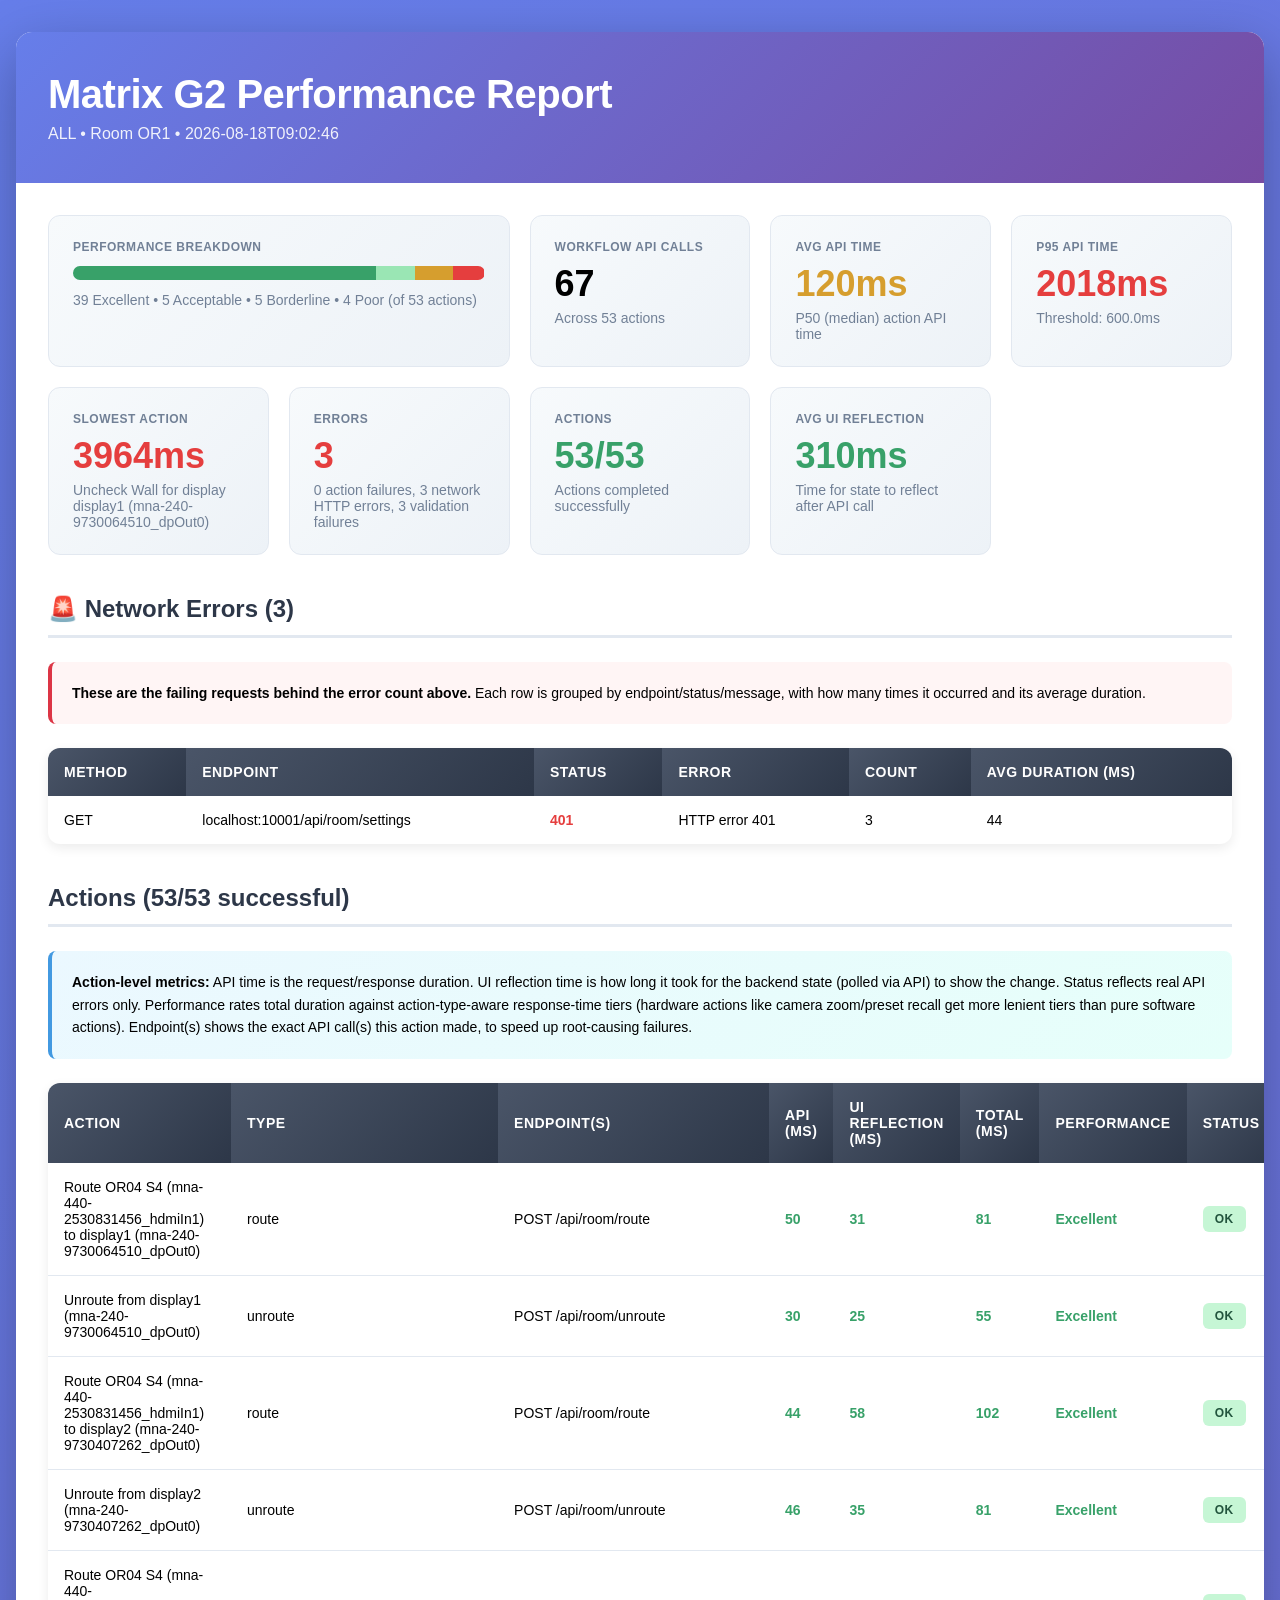
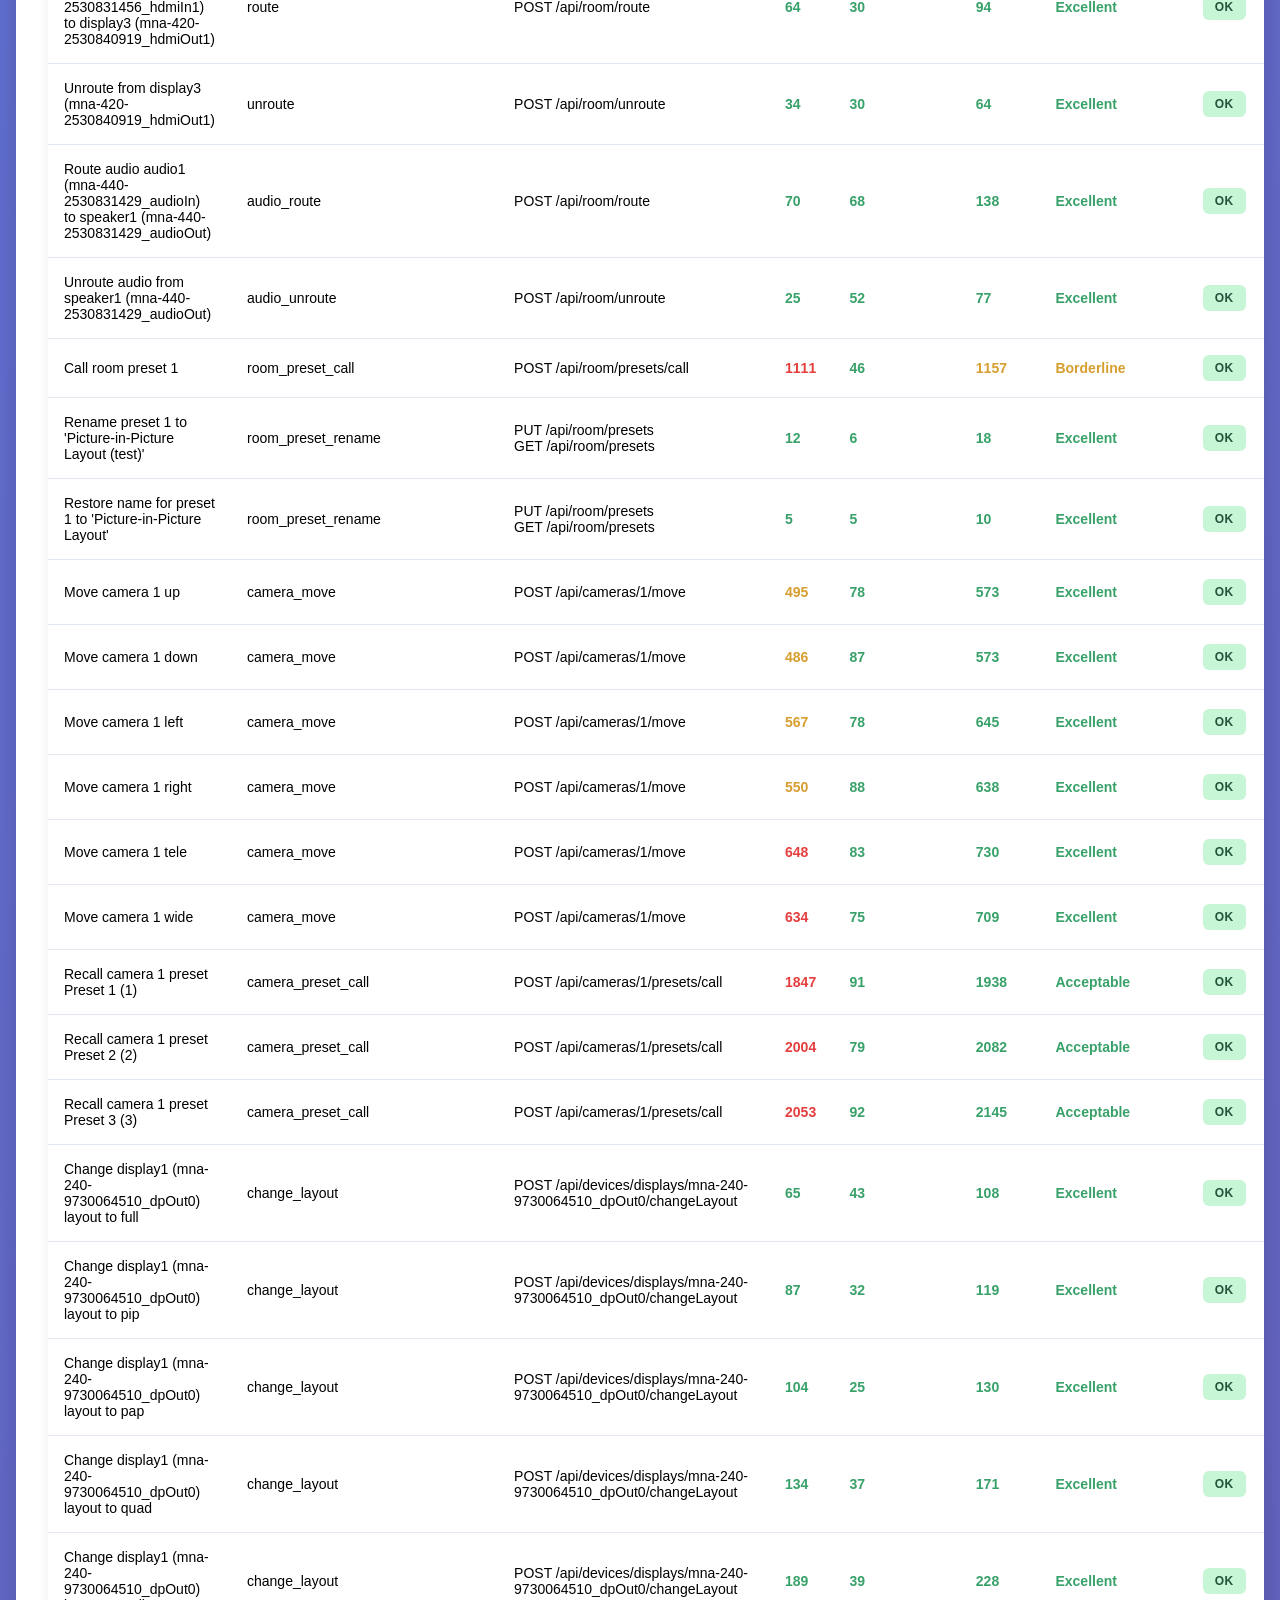
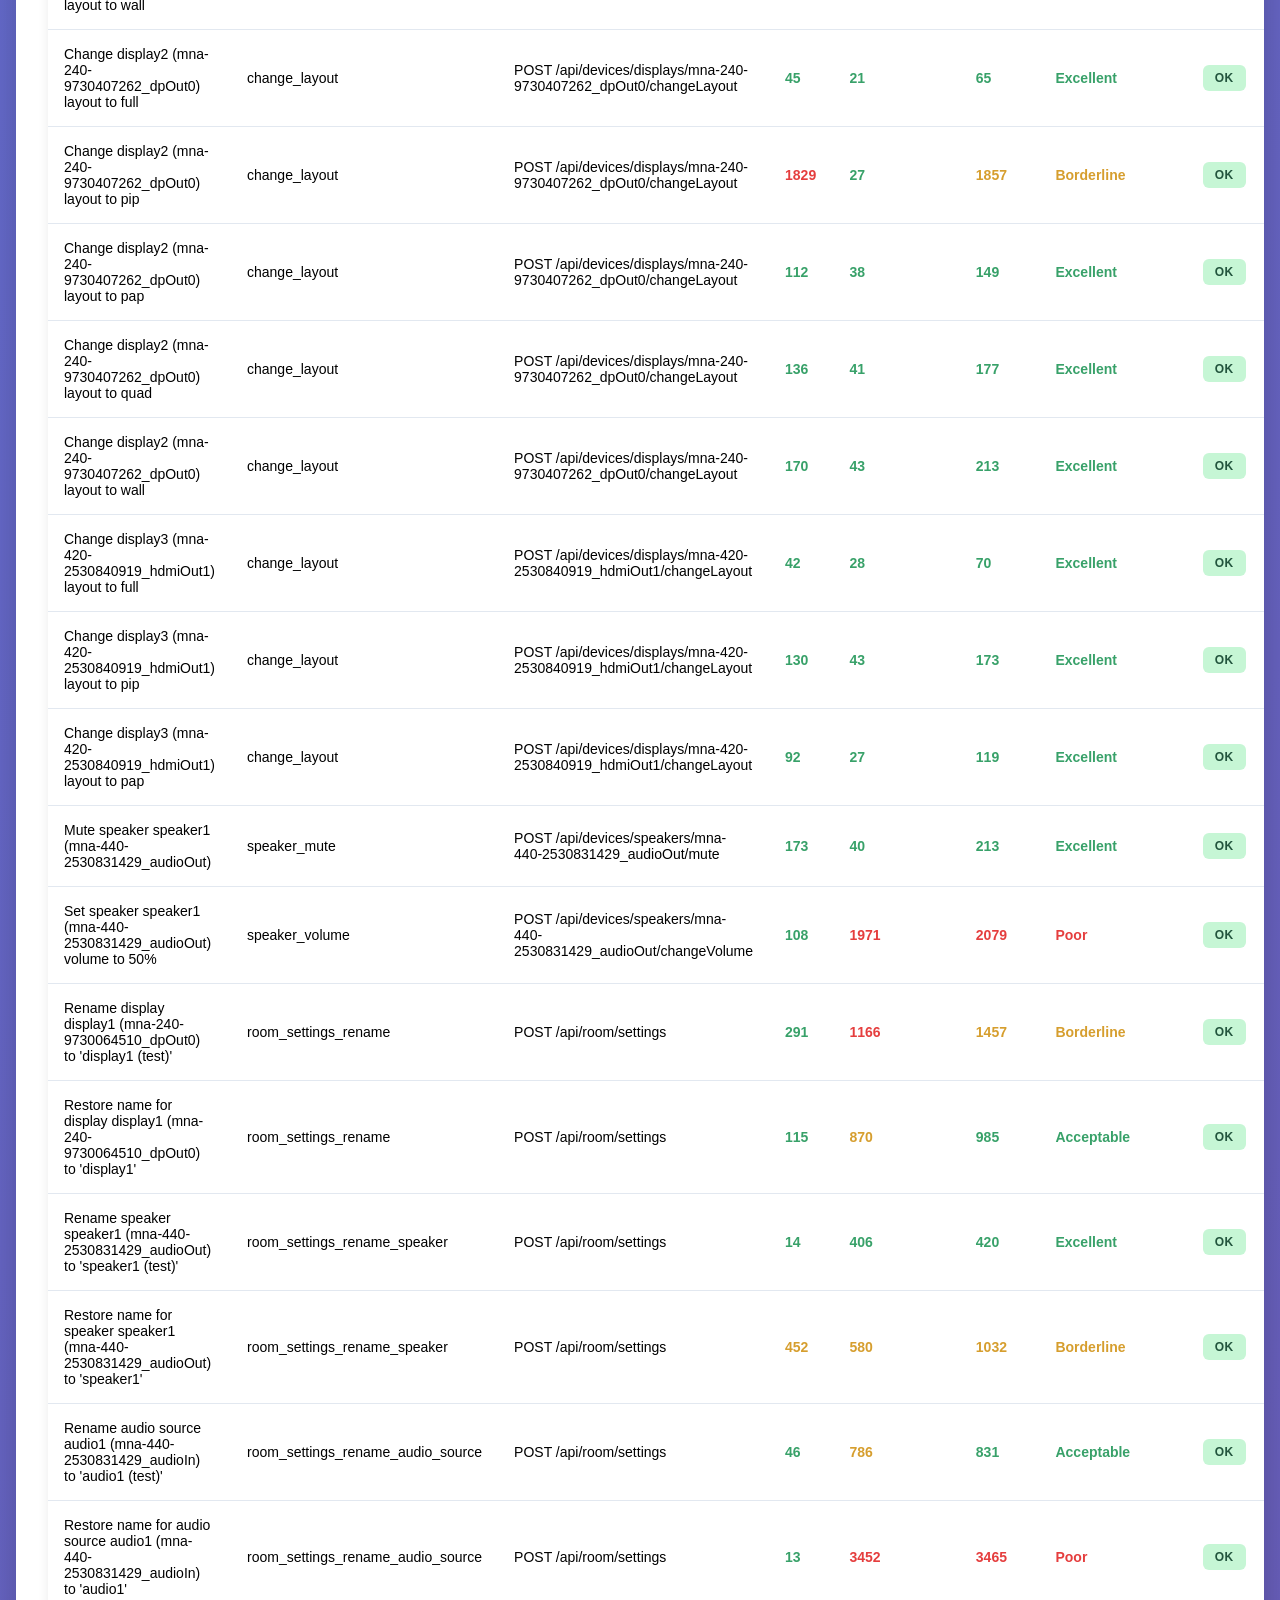
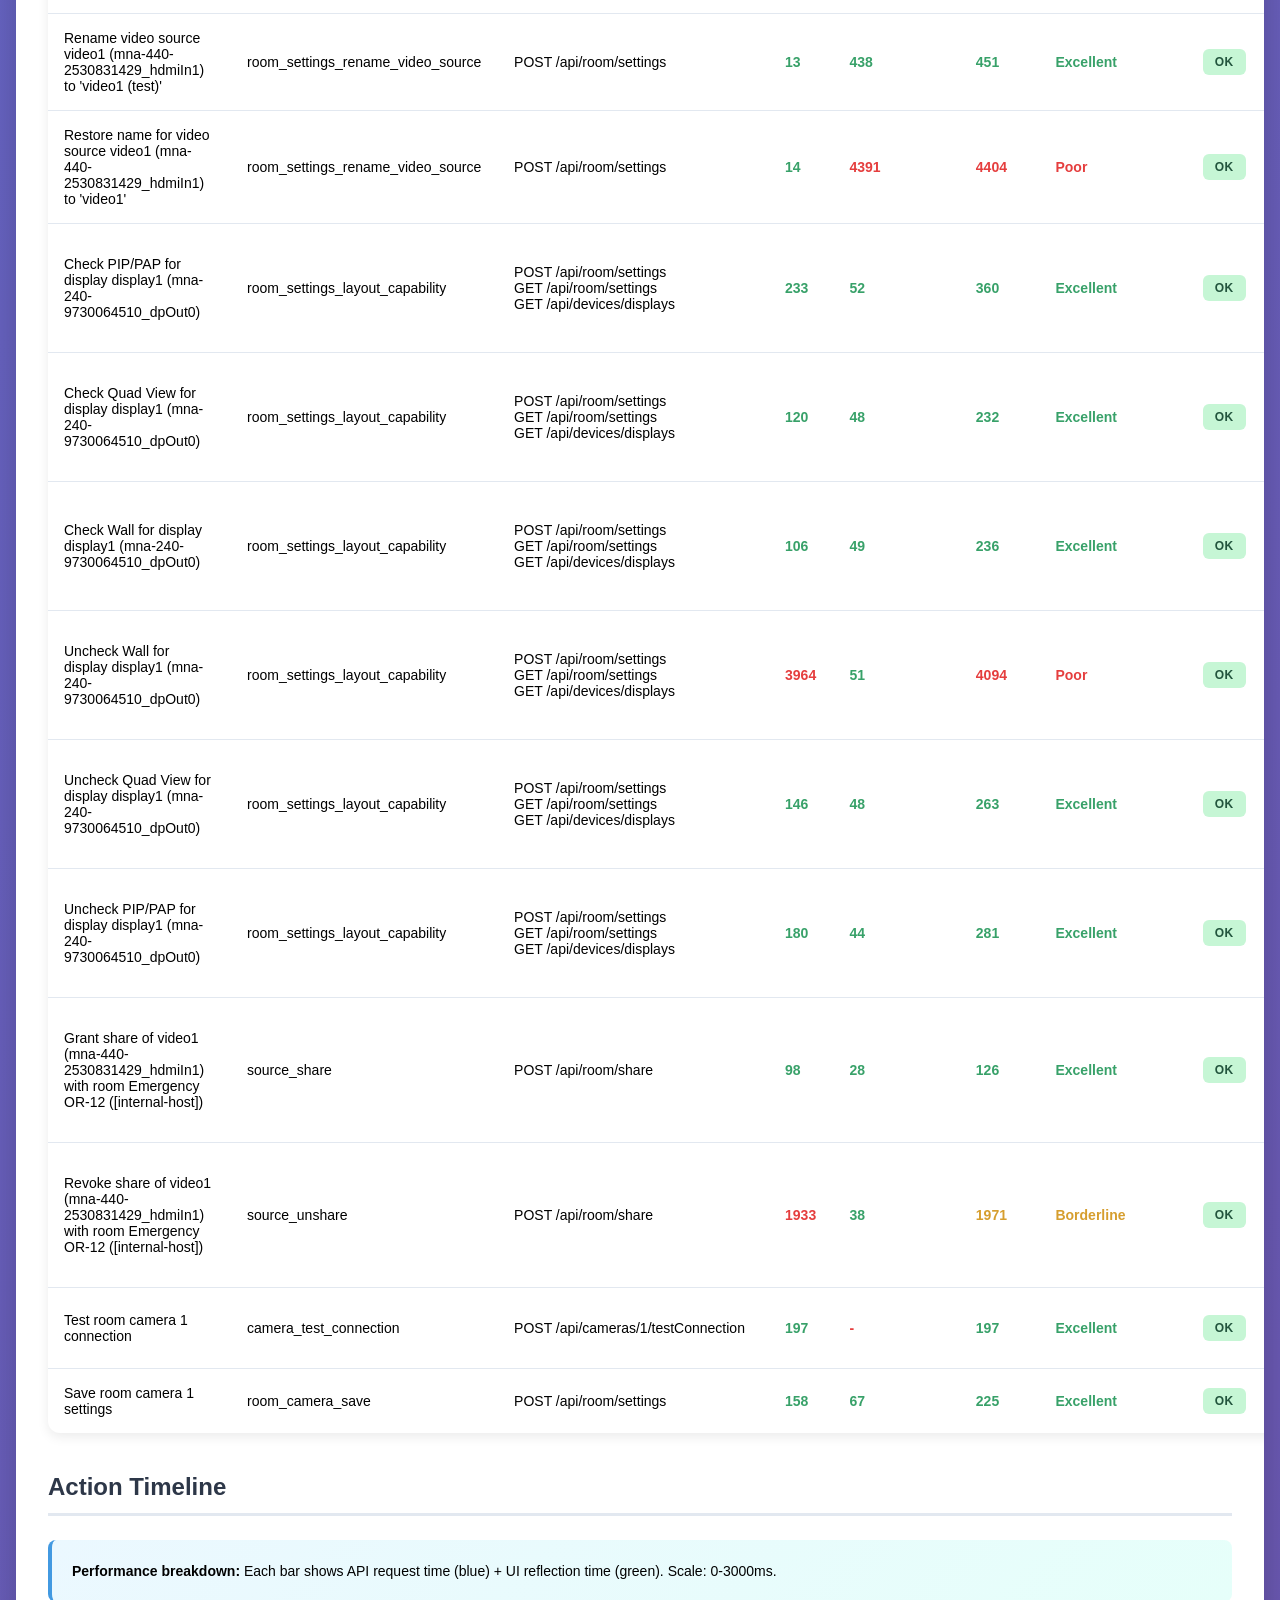
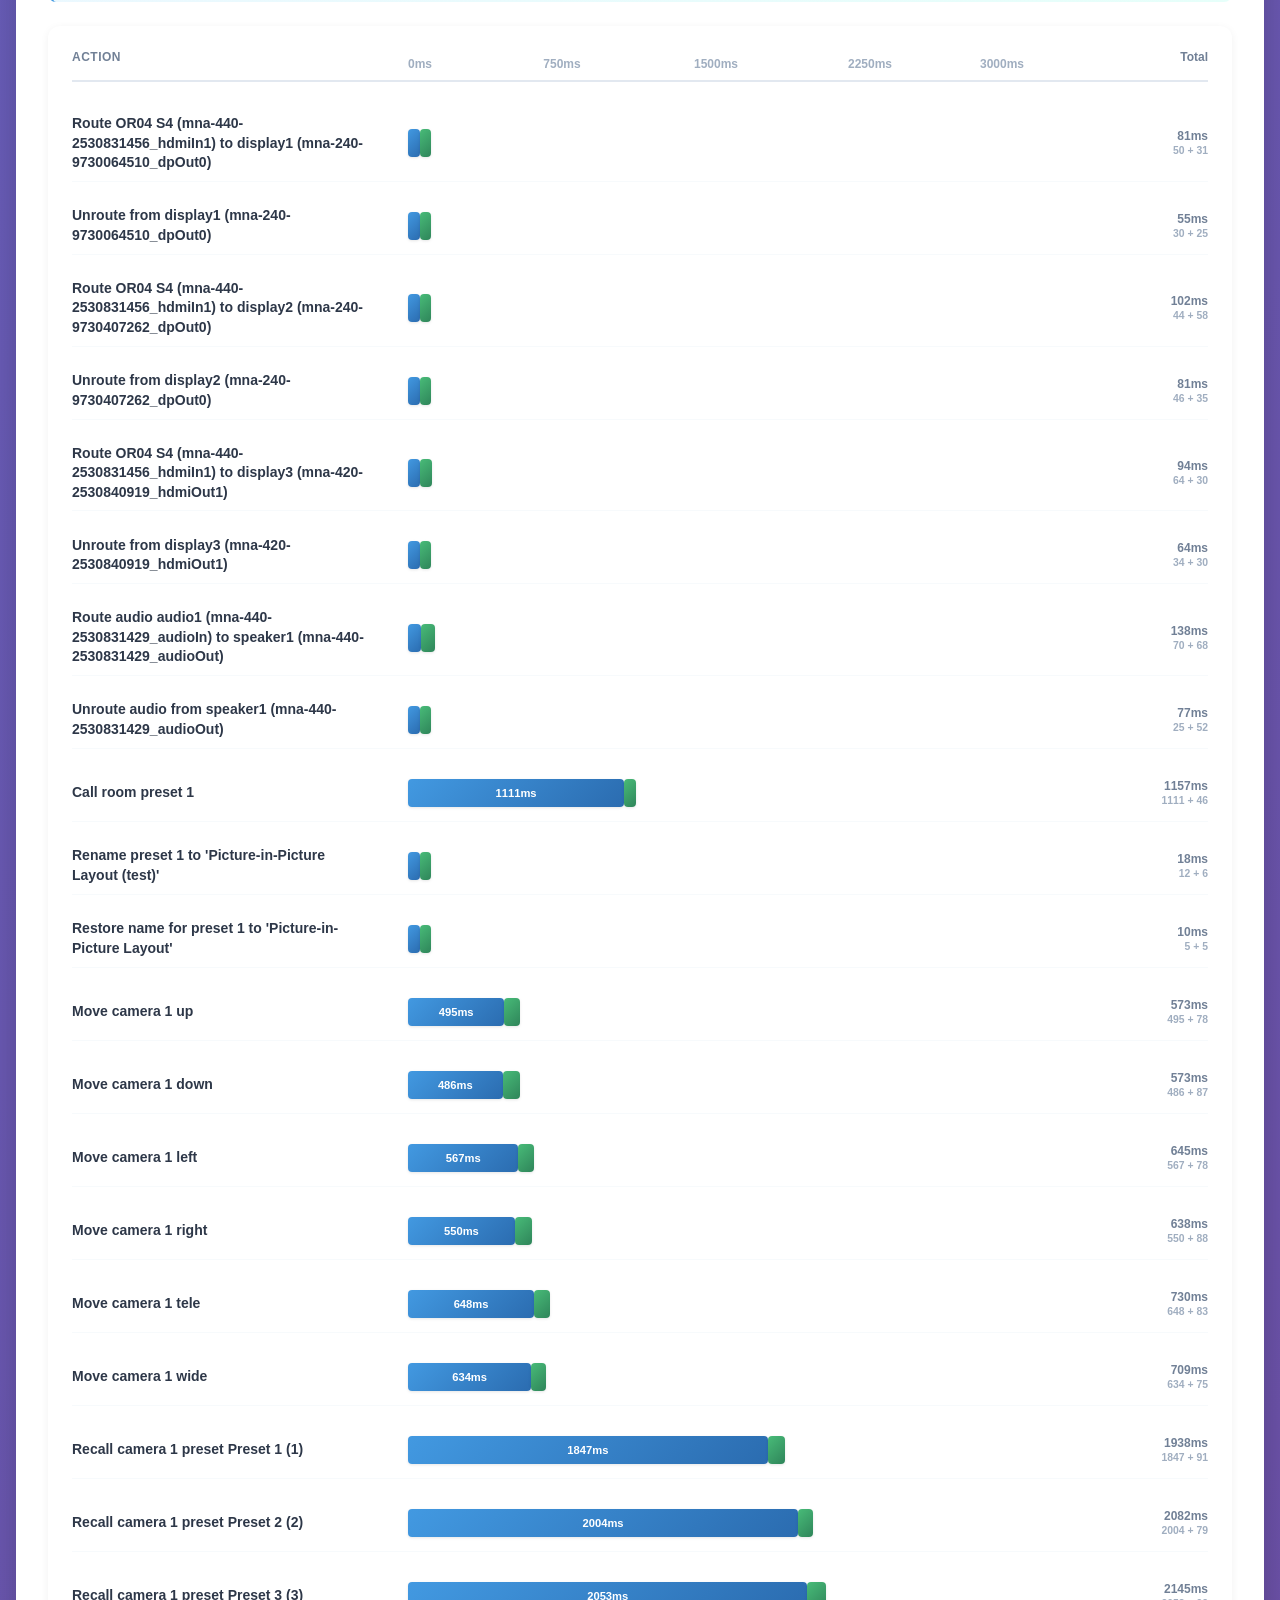
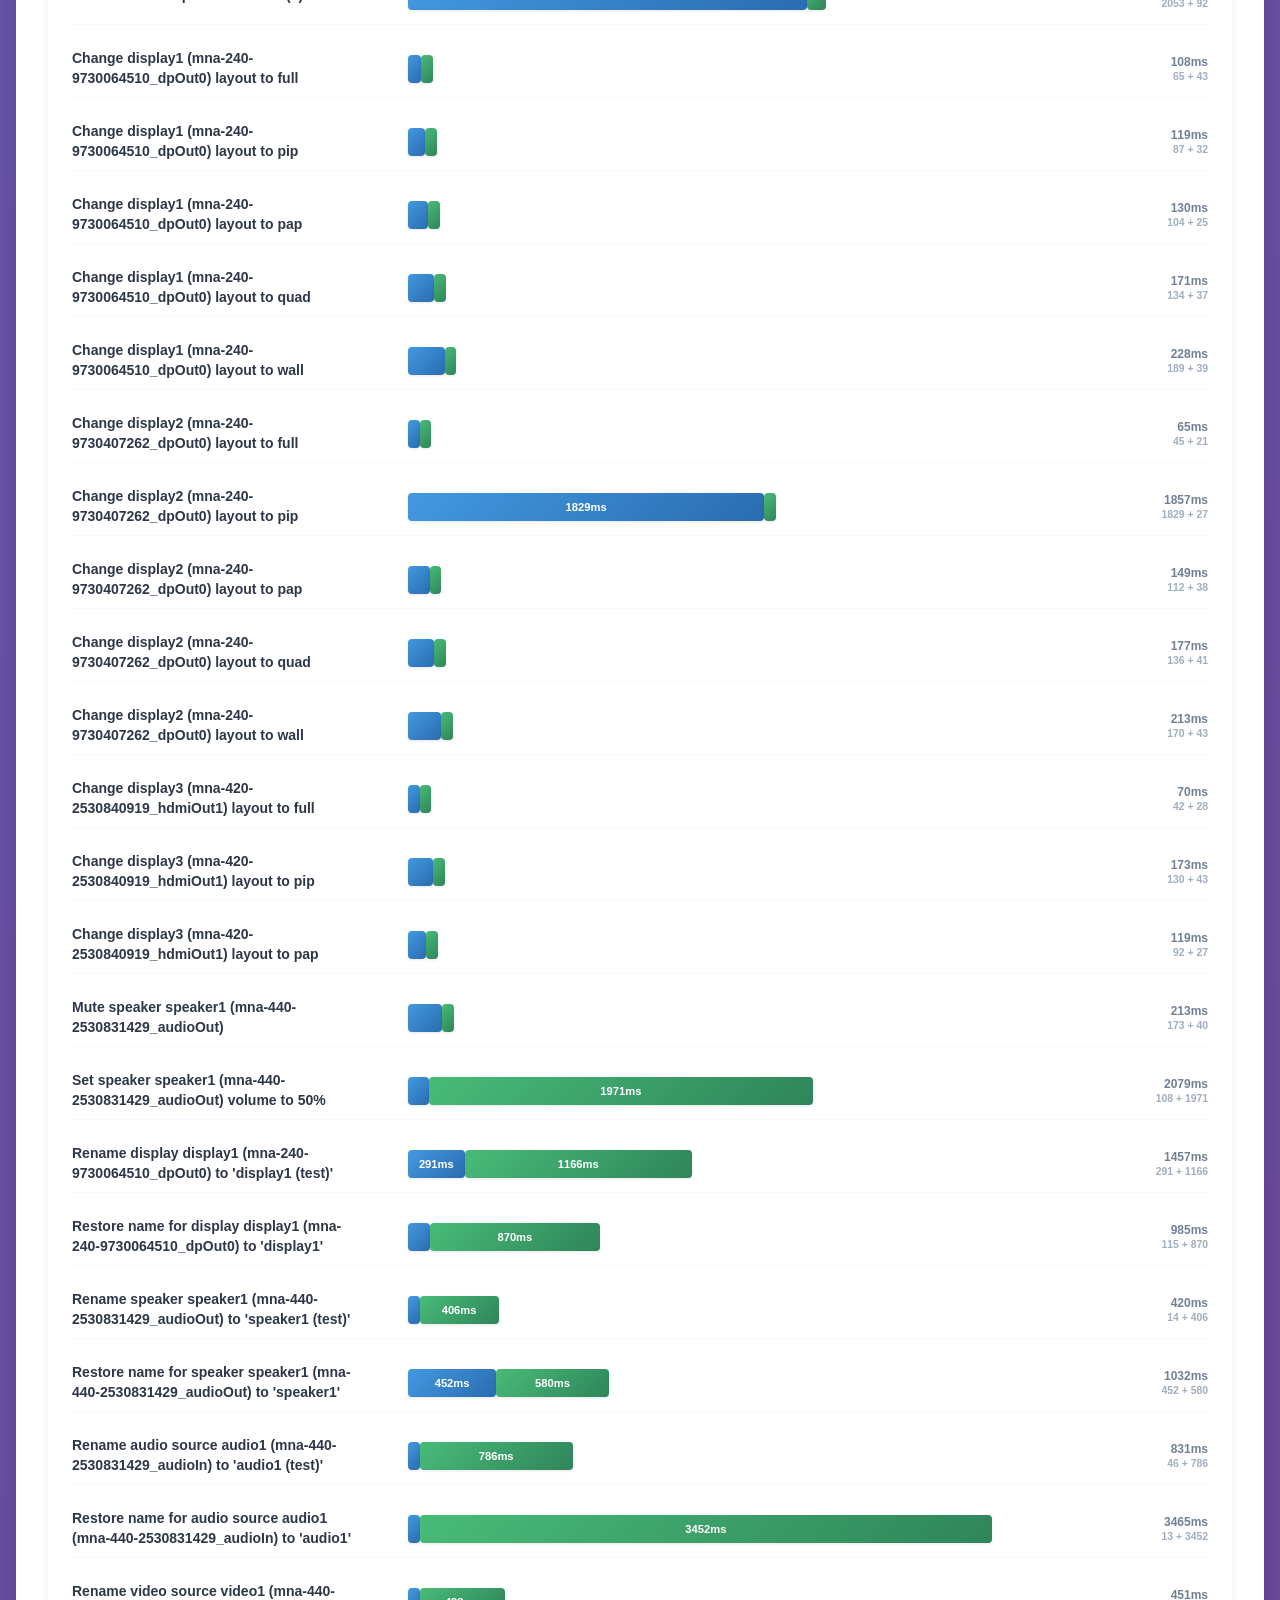
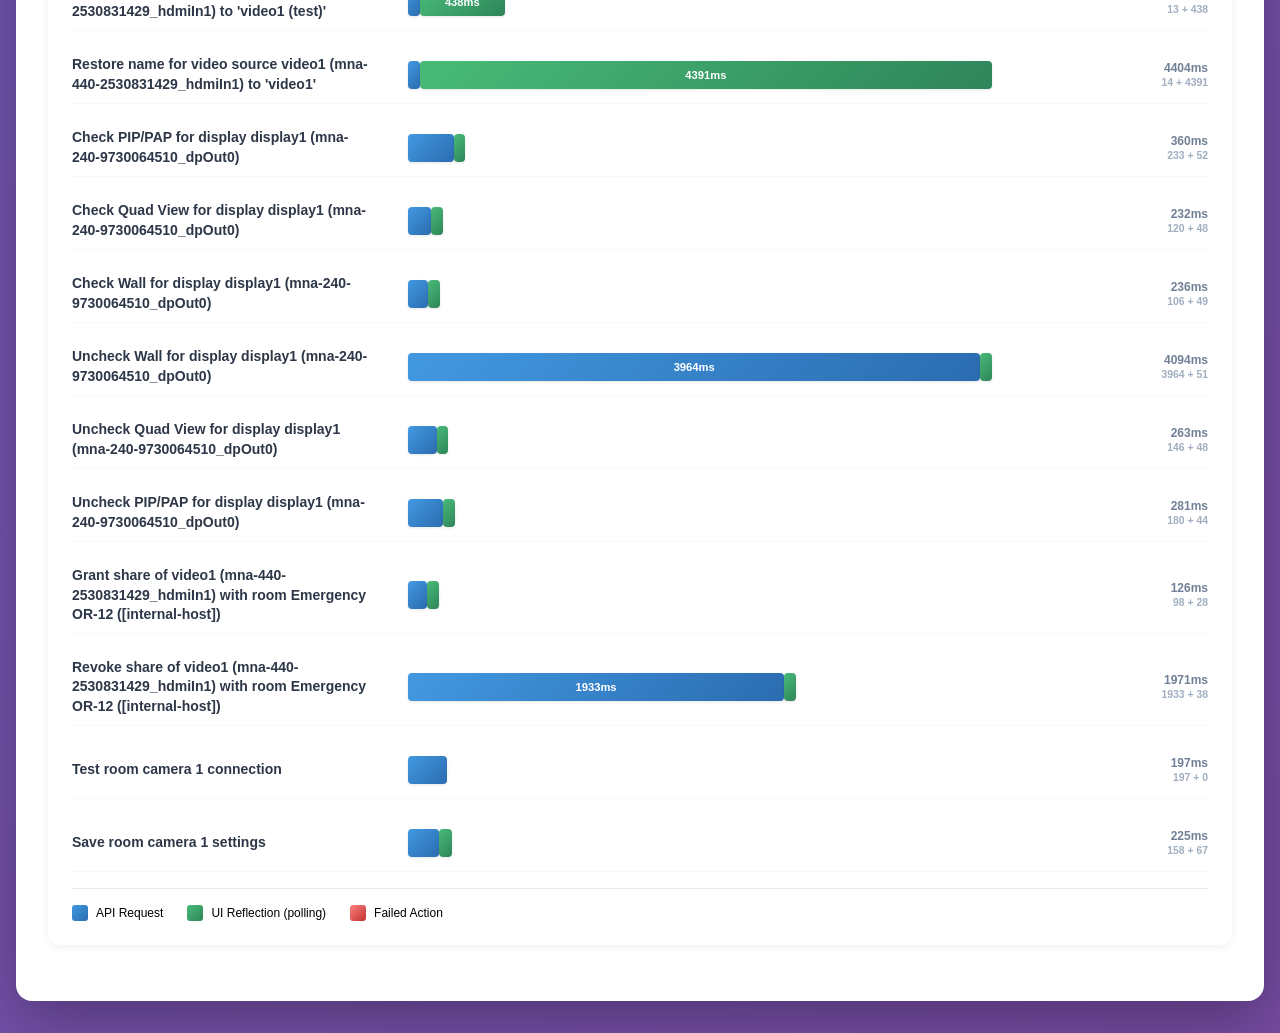
==== commit e370cbae: "Refresh reports with performance-tier breakdown instead of PASS/FAIL Regenerated the Aug 18 and Sep " ====
--- a/reports/all_OR1_2026-08-18_09-01-41/report.html
+++ b/reports/all_OR1_2026-08-18_09-01-41/report.html
@@ -16,9 +16,16 @@
         .summary-grid { display: grid; grid-template-columns: repeat(auto-fit, minmax(200px, 1fr)); gap: 1.25rem; margin-bottom: 2.5rem; }
         .summary-card { background: linear-gradient(135deg, #f7fafc 0%, #edf2f7 100%); padding: 1.5rem; border-radius: 12px; border: 1px solid #e2e8f0; transition: transform 0.2s, box-shadow 0.2s; }
         .summary-card:hover { transform: translateY(-2px); box-shadow: 0 8px 16px rgba(0,0,0,0.1); }
+        .summary-card.wide { grid-column: span 2; }
         .summary-card h3 { font-size: 0.75rem; color: #718096; text-transform: uppercase; letter-spacing: 0.5px; font-weight: 700; margin-bottom: 0.75rem; }
         .summary-card .value { font-size: 2.25rem; font-weight: 800; line-height: 1; margin-bottom: 0.5rem; }
         .summary-card .subtext { font-size: 0.875rem; color: #718096; }
+        .perf-breakdown-bar { display: flex; height: 14px; border-radius: 7px; overflow: hidden; margin: 0.5rem 0 0.75rem 0; background: #edf2f7; }
+        .perf-breakdown-bar span { height: 100%; }
+        .perf-excellent { background: #38a169; }
+        .perf-acceptable { background: #9ae6b4; }
+        .perf-borderline { background: #d69e2e; }
+        .perf-poor { background: #e53e3e; }
         .status-pass { color: #38a169; }
         .status-fail { color: #e53e3e; }
         .status-warn { color: #d69e2e; }
@@ -71,12 +78,15 @@
         <div class="content">
     
     <div class="summary-grid">
-        <div class="summary-card">
-            <h3>Status</h3>
-            <div class="value status-fail">
-                ✗ FAIL
-            </div>
-            <div class="subtext">3 validation failures, 3 errors, 0 SLA violations</div>
+        <div class="summary-card wide">
+            <h3>Performance Breakdown</h3>
+            <div class="perf-breakdown-bar">
+                <span class="perf-excellent" style="width: 73.6%;" title="Excellent: 39"></span>
+                <span class="perf-acceptable" style="width: 9.4%;" title="Acceptable: 5"></span>
+                <span class="perf-borderline" style="width: 9.4%;" title="Borderline: 5"></span>
+                <span class="perf-poor" style="width: 7.5%;" title="Poor: 4"></span>
+            </div>
+            <div class="subtext">39 Excellent • 5 Acceptable • 5 Borderline • 4 Poor (of 53 actions)</div>
         </div>
         
         <div class="summary-card">
@@ -98,7 +108,7 @@
             <div class="value metric-bad">
                 2018ms
             </div>
-            <div class="subtext">Threshold: 600ms</div>
+            <div class="subtext">Threshold: 600.0ms</div>
         </div>
         
         <div class="summary-card">
@@ -114,7 +124,7 @@
             <div class="value status-fail">
                 3
             </div>
-            <div class="subtext">0 action failures, 3 network HTTP errors</div>
+            <div class="subtext">0 action failures, 3 network HTTP errors, 3 validation failures</div>
         </div>
         
         <div class="summary-card">
